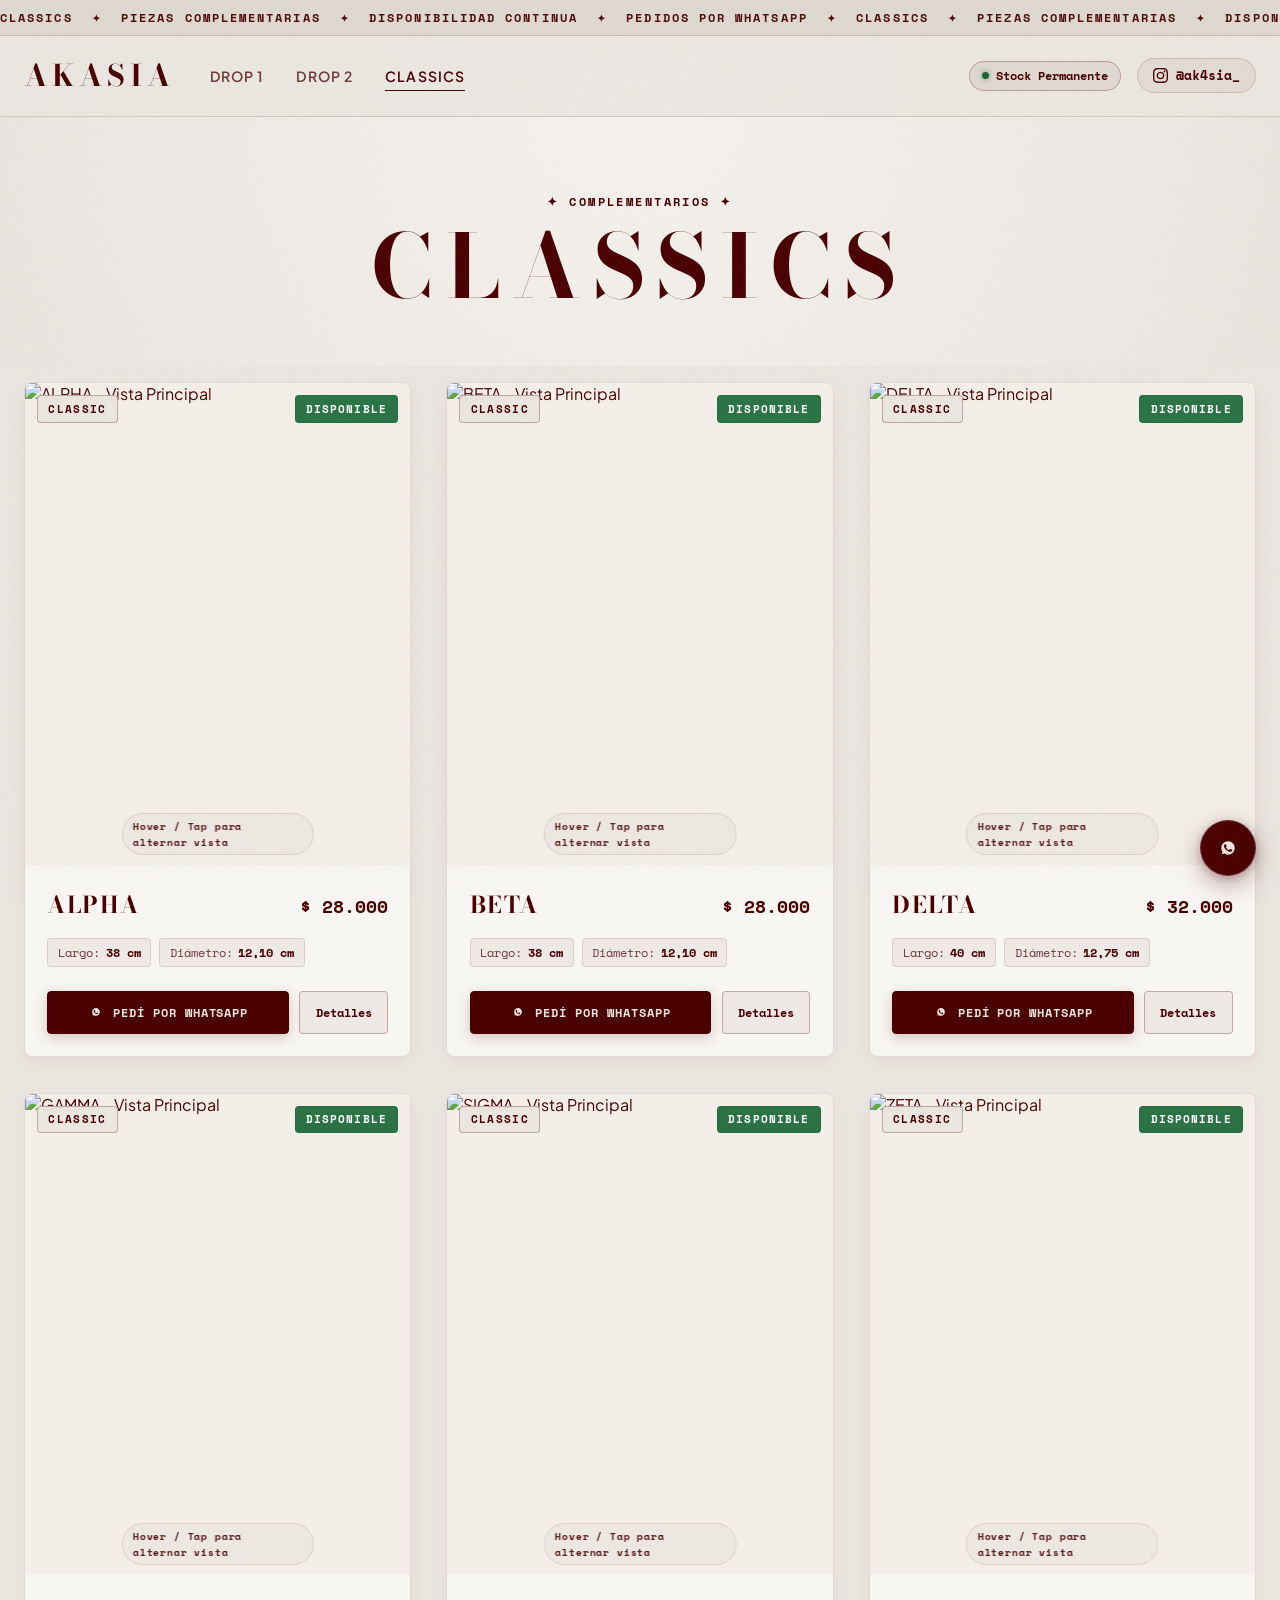
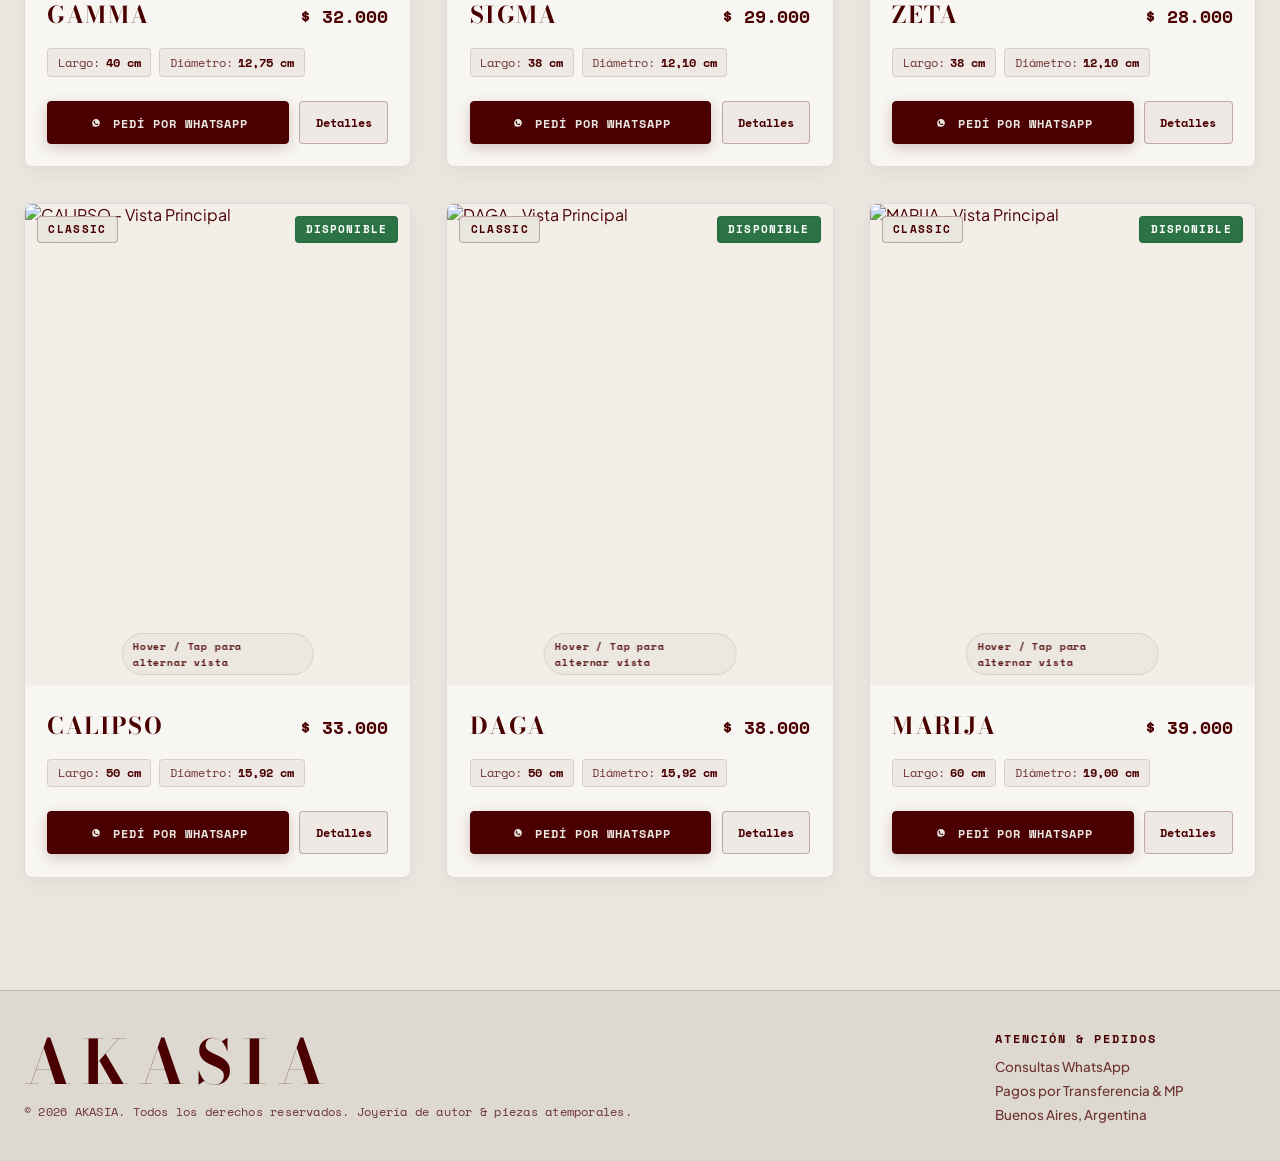
==== clasicos.html @ bdc26a66 "Add files via upload" ====
<!DOCTYPE html>
<html lang="es">

<head>
  <meta charset="UTF-8">
  <meta name="viewport" content="width=device-width, initial-scale=1.0">
  <title>AKASIA • CLASSICS </title>

  <meta name="description"
    content="Línea Clásica de Akasia. Collares complementarios diseñados para superponer con piezas de autor. Disponibilidad permanente y pedidos por WhatsApp.">
  <meta name="keywords"
    content="akasia clasicos, collares complementarios, cadenas de autor, choker clasico, layering collares, joyeria argentina">
  <meta name="author" content="Akasia">
  <meta name="theme-color" content="#eae6e0">

  <!-- Favicons -->
  <link rel="icon" type="image/x-icon" href="assets/brand/favicon.ico">
  <link rel="apple-touch-icon" href="assets/brand/favicon-192.png">

  <!-- Open Graph / Redes Sociales -->
  <meta property="og:type" content="website">
  <meta property="og:title" content="AKASIA • CLASSICS  • Piezas Complementarias">
  <meta property="og:description"
    content="Línea de collares atemporales pensados para combinar y superponer con tus piezas principales de autor.">
  <meta property="og:image" content="assets/brand/isologo_with_text.png">
  <meta property="og:url" content="https://www.instagram.com/ak4sia_/">

  <!-- Stylesheets -->
  <link rel="stylesheet" href="styles/main.css">
  <link rel="stylesheet" href="styles/components.css">
</head>

<body>

  <!-- Top Announcement Ticker -->
  <div class="top-ticker" aria-label="Novedades de Akasia">
    <div class="ticker-track">
      <div class="ticker-group">
        <div class="ticker-item">CLASSICS <span class="ticker-bullet">✦</span> PIEZAS COMPLEMENTARIAS <span
            class="ticker-bullet">✦</span> DISPONIBILIDAD CONTINUA <span class="ticker-bullet">✦</span> PEDIDOS POR
          WHATSAPP <span class="ticker-bullet">✦</span></div>
        <div class="ticker-item">CLASSICS <span class="ticker-bullet">✦</span> PIEZAS COMPLEMENTARIAS <span
            class="ticker-bullet">✦</span> DISPONIBILIDAD CONTINUA <span class="ticker-bullet">✦</span> PEDIDOS POR
          WHATSAPP <span class="ticker-bullet">✦</span></div>
        <div class="ticker-item">CLASSICS <span class="ticker-bullet">✦</span> PIEZAS COMPLEMENTARIAS <span
            class="ticker-bullet">✦</span> DISPONIBILIDAD CONTINUA <span class="ticker-bullet">✦</span> PEDIDOS POR
          WHATSAPP <span class="ticker-bullet">✦</span></div>
        <div class="ticker-item">CLASSICS <span class="ticker-bullet">✦</span> PIEZAS COMPLEMENTARIAS <span
            class="ticker-bullet">✦</span> DISPONIBILIDAD CONTINUA <span class="ticker-bullet">✦</span> PEDIDOS POR
          WHATSAPP <span class="ticker-bullet">✦</span></div>
      </div>
      <div class="ticker-group" aria-hidden="true">
        <div class="ticker-item">CLASSICS <span class="ticker-bullet">✦</span> PIEZAS COMPLEMENTARIAS <span
            class="ticker-bullet">✦</span> DISPONIBILIDAD CONTINUA <span class="ticker-bullet">✦</span> PEDIDOS POR
          WHATSAPP <span class="ticker-bullet">✦</span></div>
        <div class="ticker-item">CLASSICS <span class="ticker-bullet">✦</span> PIEZAS COMPLEMENTARIAS <span
            class="ticker-bullet">✦</span> DISPONIBILIDAD CONTINUA <span class="ticker-bullet">✦</span> PEDIDOS POR
          WHATSAPP <span class="ticker-bullet">✦</span></div>
        <div class="ticker-item">CLASSICS <span class="ticker-bullet">✦</span> PIEZAS COMPLEMENTARIAS <span
            class="ticker-bullet">✦</span> DISPONIBILIDAD CONTINUA <span class="ticker-bullet">✦</span> PEDIDOS POR
          WHATSAPP <span class="ticker-bullet">✦</span></div>
        <div class="ticker-item">CLASSICS <span class="ticker-bullet">✦</span> PIEZAS COMPLEMENTARIAS <span
            class="ticker-bullet">✦</span> DISPONIBILIDAD CONTINUA <span class="ticker-bullet">✦</span> PEDIDOS POR
          WHATSAPP <span class="ticker-bullet">✦</span></div>
      </div>
    </div>
  </div>

  <!-- Site Navigation Header -->
  <header class="site-header" id="siteHeader">
    <div class="container nav-content">
      <!-- Nav Left: Brand & Links grouped together -->
      <div class="nav-left">
        <a href="index.html" class="brand-link" title="Inicio Akasia">
          <span class="brand-title">AKASIA</span>
        </a>

        <!-- Navigation Links -->
        <nav aria-label="Navegación principal">
          <ul class="nav-links">
            <li class="nav-item"><a href="drop-1.html">Drop 1</a></li>
            <li class="nav-item"><a href="drop-2.html">Drop 2</a></li>
            <li class="nav-item"><a href="clasicos.html" class="active">CLASSICS</a></li>
          </ul>
        </nav>
      </div>

      <!-- Header Actions -->
      <div class="nav-actions">
        <!-- Stock Permanente Counter/Badge -->
        <div class="badge-counter" id="clasicosCounter" title="Línea permanente y complementaria">
          <span class="dot"></span> Stock Permanente
        </div>

        <!-- Instagram Profile Link -->
        <a href="https://www.instagram.com/ak4sia_/" target="_blank" rel="noopener noreferrer" class="btn-ig"
          title="Visitar Instagram @ak4sia_">
          <svg width="15" height="15" viewBox="0 0 24 24" fill="currentColor">
            <path
              d="M12 2.163c3.204 0 3.584.012 4.85.07 3.252.148 4.771 1.691 4.919 4.919.058 1.265.069 1.645.069 4.849 0 3.205-.012 3.584-.069 4.849-.149 3.225-1.664 4.771-4.919 4.919-1.266.058-1.644.07-4.85.07-3.204 0-3.584-.012-4.849-.07-3.26-.149-4.771-1.699-4.919-4.92-.058-1.265-.07-1.644-.07-4.849 0-3.204.013-3.583.07-4.849.149-3.227 1.664-4.771 4.919-4.919 1.266-.057 1.645-.069 4.849-.069zm0-2.163c-3.259 0-3.667.014-4.947.072-4.358.2-6.78 2.618-6.98 6.98-.059 1.281-.073 1.689-.073 4.948 0 3.259.014 3.668.072 4.948.2 4.358 2.618 6.78 6.98 6.98 1.281.058 1.689.072 4.948.072 3.259 0 3.668-.014 4.948-.072 4.354-.2 6.782-2.618 6.979-6.98.059-1.28.073-1.689.073-4.948 0-3.259-.014-3.667-.072-4.947-.196-4.354-2.617-6.78-6.979-6.98-1.281-.059-1.69-.073-4.949-.073zm0 5.838c-3.403 0-6.162 2.759-6.162 6.162s2.759 6.163 6.162 6.163 6.162-2.759 6.162-6.163c0-3.403-2.759-6.162-6.162-6.162zm0 10.162c-2.209 0-4-1.79-4-4 0-2.209 1.791-4 4-4s4 1.791 4 4c0 2.21-1.791 4-4 4zm6.406-11.845c-.796 0-1.441.645-1.441 1.44s.645 1.44 1.441 1.44c.795 0 1.439-.645 1.439-1.44s-.644-1.44-1.439-1.44z" />
          </svg>
          <span>@ak4sia_</span>
        </a>
      </div>
    </div>
  </header>

  <!-- Clásicos Hero Editorial Header -->
  <section class="drop-hero-header">
    <div class="container">
      <span class="drop-hero-tag">✦ COMPLEMENTARIOS ✦</span>
      <h1 class="drop-hero-title">CLASSICS</h1>
    </div>
  </section>

  <!-- Catalog Section: Clásicos -->
  <section class="catalog-section" id="coleccion" style="padding-top: 1rem;">
    <div class="container">
      <!-- Dynamic Products Grid -->
      <div class="products-grid" id="clasicosGrid">
        <!-- Renderizado dinámicamente vía js/app.js -->
      </div>
    </div>
  </section>

  <!-- Quick View Product Detail Modal -->
  <div class="modal-backdrop" id="productModalBackdrop" role="dialog" aria-modal="true" aria-labelledby="modalTitle">
    <div class="modal-dialog">
      <button class="modal-close-btn" id="closeModalBtn" aria-label="Cerrar modal">&times;</button>

      <div class="modal-grid">
        <!-- Izquierda: Galería interactiva -->
        <div class="modal-gallery">
          <div class="modal-main-img-wrap">
            <img src="" alt="" id="modalMainImg" class="modal-main-img">
          </div>
        </div>

        <!-- Derecha: Información, Especificaciones y Compra -->
        <div class="modal-info">
          <h2 class="modal-title" id="modalTitle"></h2>

          <div class="modal-price-status-row">
            <span class="modal-price" id="modalPrice"></span>
            <span class="badge-status" id="modalStatus"></span>
          </div>

          <!-- Especificaciones Técnicas (Largo y Diámetro) -->
          <div class="modal-specs-box">
            <div class="modal-specs-list">
              <div class="modal-spec-item">
                <span>Largo:</span>
                <strong id="modalLength"></strong>
              </div>
              <div class="modal-spec-item">
                <span>Diámetro:</span>
                <strong id="modalDiameter"></strong>
              </div>
            </div>
          </div>

          <div class="modal-cta-wrap">
            <a href="#" target="_blank" rel="noopener noreferrer" class="btn-primary btn-modal-wa" id="modalWaBtn">
              Pedí esta Pieza por WhatsApp
            </a>

            <!-- Selector de fotos: Foto Pieza y Puesto en Modelo -->
            <div class="modal-view-tabs">
              <button class="modal-tab-btn active" id="modalTabFlat" type="button">
                <span>✦ FOTO PIEZA</span>
              </button>
              <button class="modal-tab-btn" id="modalTabWorn" type="button">
                <span>✦ PUESTO EN MODELO</span>
              </button>
            </div>
          </div>
        </div>
      </div>
    </div>
  </div>

  <!-- Floating WhatsApp Concierge Button -->
  <a href="#" class="floating-wa-btn" id="floatingWaBtn" title="Escribir por WhatsApp a Akasia" aria-label="WhatsApp">
    <svg width="28" height="28" viewBox="0 0 24 24" fill="currentColor">
      <path
        d="M12.031 6.172c-3.181 0-5.767 2.586-5.768 5.766-.001 1.298.38 2.27 1.019 3.287l-.582 2.128 2.182-.573c.978.58 1.911.928 3.145.929 3.178 0 5.767-2.587 5.768-5.766.001-3.187-2.575-5.77-5.764-5.771zm3.392 8.244c-.144.405-.837.774-1.17.824-.299.045-.677.063-1.092-.069-.252-.08-.575-.187-.988-.365-1.739-.751-2.874-2.502-2.961-2.617-.087-.116-.708-.94-.708-1.793s.448-1.273.607-1.446c.159-.173.346-.217.462-.217l.332.006c.106.005.249-.04.39.298.144.347.491 1.2.534 1.287.043.087.072.188.014.304-.058.116-.087.188-.173.289l-.26.304c-.087.086-.177.18-.076.354.101.174.449.741.964 1.201.662.591 1.221.774 1.394.86s.275.072.376-.044c.101-.116.433-.506.549-.68.116-.174.231-.145.39-.087s1.011.477 1.184.564.289.13.332.203c.043.072.043.419-.101.824z" />
    </svg>
  </a>

  <!-- Site Footer (Unified Panel) -->
  <footer class="site-footer">
    <div class="container footer-content">
      <div class="footer-brand">
        <span class="footer-logo">AKASIA</span>
        <p class="footer-copy">© 2026 AKASIA. Todos los derechos reservados. Joyería de autor & piezas atemporales.</p>
      </div>

      <div class="footer-col">
        <h4>Atención & Pedidos</h4>
        <ul>
          <li><a href="#" id="footerWaLink" target="_blank" rel="noopener noreferrer">Consultas WhatsApp</a></li>
          <li><span>Pagos por Transferencia & MP</span></li>
          <li><span>Buenos Aires, Argentina</span></li>
        </ul>
      </div>
    </div>
  </footer>

  <!-- Scripts -->
  <script src="js/data.js"></script>
  <script src="js/app.js"></script>
</body>

</html>
---- styles/main.css ----
/* ==========================================================================
   AKASIA • DESIGN SYSTEM & MAIN STYLES
   Estética High-Fashion Editorial / Ivory Parchment & Oxblood Typography
   Fondo: #eae6e0 • Tipografía: #4a0001
   ========================================================================== */

@import url('https://fonts.googleapis.com/css2?family=Bodoni+Moda:ital,opsz,wght@0,6..96,400;0,6..96,600;0,6..96,700;0,6..96,900;1,6..96,400;1,6..96,700&family=Plus+Jakarta+Sans:wght@300;400;500;600;700&family=Space+Mono:ital,wght@0,400;0,700;1,400&display=swap');

:root {
  /* Paleta Oficial Akasia */
  --oxblood: #4a0001;
  --garnet: #740304;
  --carmine: #8e2628;
  --crimson: #ab0e1f;
  --ivory: #eae6e0;

  /* Fondo principal y Superficies */
  --bg-page: #eae6e0;
  --bg-page-tint: radial-gradient(circle at 50% 12%, #f5f2ed 0%, #eae6e0 60%, #e2ded7 100%);
  --surface-card: #f8f6f2;
  --surface-card-hover: #ffffff;
  --surface-subtle: #f1ede6;
  --surface-glass: rgba(234, 230, 224, 0.92);
  --surface-glass-border: rgba(74, 0, 1, 0.14);
  --surface-border-subtle: rgba(74, 0, 1, 0.12);
  --surface-border-strong: rgba(74, 0, 1, 0.28);

  /* Tipografía y Textos */
  --text-primary: #4a0001;
  --text-secondary: #740304;
  --text-muted: rgba(74, 0, 1, 0.76);
  --text-dim: rgba(74, 0, 1, 0.45);
  --text-ghost: rgba(74, 0, 1, 0.12);

  /* Acentos y Destellos */
  --gold-accent: #8e2628;
  --sold-badge-bg: rgba(74, 0, 1, 0.12);
  --sold-badge-text: #740304;
  --available-emerald: #166534;
  --available-emerald-bg: rgba(22, 101, 52, 0.12);

  /* Tipografías */
  --font-serif: 'Bodoni Moda', Georgia, 'Times New Roman', serif;
  --font-mono: 'Space Mono', monospace;
  --font-sans: 'Plus Jakarta Sans', -apple-system, BlinkMacSystemFont, 'Segoe UI', Roboto, sans-serif;

  /* Físicas de animación (Emil Kowalski Philosophy) */
  --ease-out: cubic-bezier(0.23, 1, 0.32, 1);
  --ease-in-out: cubic-bezier(0.77, 0, 0.175, 1);
  --transition-fast: 160ms var(--ease-out);
  --transition-med: 280ms var(--ease-out);
  --transition-slow: 450ms var(--ease-out);

  /* Dimensiones */
  --container-max: 1380px;
  --header-height: 80px;
  --radius-sm: 4px;
  --radius-md: 8px;
  --radius-lg: 16px;
  --radius-full: 9999px;
}

/* Resets */
*, *::before, *::after {
  box-sizing: border-box;
  margin: 0;
  padding: 0;
}

html {
  font-size: 16px;
  scroll-behavior: smooth;
  background-color: var(--bg-page);
  color: var(--text-primary);
  font-family: var(--font-sans);
  text-rendering: optimizeLegibility;
  -webkit-font-smoothing: antialiased;
}

body {
  min-height: 100vh;
  background: var(--bg-page-tint);
  background-attachment: fixed;
  color: var(--text-primary);
  overflow-x: hidden;
  position: relative;
}

/* Film Grain Texture Overlay */
body::before {
  content: "";
  position: fixed;
  inset: 0;
  pointer-events: none;
  z-index: 999;
  opacity: 0.025;
  background-image: url("data:image/svg+xml,%3Csvg viewBox='0 0 200 200' xmlns='http://www.w3.org/2000/svg'%3E%3Cfilter id='noiseFilter'%3E%3CfeTurbulence type='fractalNoise' baseFrequency='0.8' numOctaves='3' stitchTiles='stitch'/%3E%3C/filter%3E%3Crect width='100%25' height='100%25' filter='url(%23noiseFilter)'/%3E%3C/svg%3E");
}

/* Contenedor Común */
.container {
  width: 100%;
  max-width: var(--container-max);
  margin-left: auto;
  margin-right: auto;
  padding-left: 1.5rem;
  padding-right: 1.5rem;
}

/* Links & Typography */
a {
  color: inherit;
  text-decoration: none;
  transition: color var(--transition-fast);
}

button {
  font-family: inherit;
  border: none;
  cursor: pointer;
  background: none;
}

img {
  max-width: 100%;
  height: auto;
  display: block;
}

/* ==========================================================================
   ANNOUNCEMENT BAR & TOP TICKER
   ========================================================================== */
.top-ticker {
  background: #ded9d0;
  border-bottom: 1px solid var(--surface-glass-border);
  padding: 0.55rem 0;
  overflow: hidden;
  position: relative;
  z-index: 100;
  user-select: none;
}

.ticker-track {
  display: flex;
  width: max-content;
  white-space: nowrap;
  animation: ticker-slide 55s linear infinite;
  will-change: transform;
}

.ticker-track:hover {
  animation-play-state: paused;
}

.ticker-group {
  display: flex;
  align-items: center;
  gap: 1.2rem;
  padding-right: 1.2rem;
  flex-shrink: 0;
}

.ticker-item {
  font-family: var(--font-mono);
  font-size: 0.72rem;
  text-transform: uppercase;
  letter-spacing: 0.18em;
  color: var(--text-primary);
  opacity: 0.95;
  display: inline-flex;
  align-items: center;
  gap: 1.2rem;
  font-weight: 700;
  flex-shrink: 0;
}

.ticker-bullet {
  color: var(--oxblood);
  font-size: 0.65rem;
}

@keyframes ticker-slide {
  0% { transform: translate3d(0, 0, 0); }
  100% { transform: translate3d(-50%, 0, 0); }
}

/* ==========================================================================
   NAVIGATION BAR
   ========================================================================== */
.site-header {
  position: sticky;
  top: 0;
  z-index: 900;
  backdrop-filter: blur(16px);
  -webkit-backdrop-filter: blur(16px);
  background: var(--surface-glass);
  border-bottom: 1px solid var(--surface-glass-border);
  transition: background var(--transition-med), border-color var(--transition-med);
}

.nav-content {
  height: var(--header-height);
  display: flex;
  align-items: center;
  justify-content: space-between;
  gap: 1.5rem;
}

/* Agrupación izquierda: Marca + Colección */
.nav-left {
  display: flex;
  align-items: center;
  gap: 2.2rem;
}

/* Brand Logo */
.brand-link {
  display: flex;
  align-items: center;
  gap: 0.85rem;
}

.brand-isologo {
  width: 44px;
  height: 44px;
  border-radius: 50%;
  object-fit: cover;
  border: 1px solid rgba(74, 0, 1, 0.35);
  box-shadow: 0 4px 14px rgba(74, 0, 1, 0.15);
  transition: transform var(--transition-med), box-shadow var(--transition-med);
}

.brand-link:hover .brand-isologo {
  transform: rotate(5deg) scale(1.05);
  box-shadow: 0 6px 18px rgba(74, 0, 1, 0.25);
}

.brand-title {
  font-family: var(--font-serif);
  font-size: 1.85rem;
  font-weight: 700;
  letter-spacing: 0.16em;
  color: var(--text-primary);
  text-transform: uppercase;
}

/* Navigation Links */
.nav-links {
  display: flex;
  align-items: center;
  gap: 2rem;
  list-style: none;
}

.nav-item a {
  font-family: var(--font-sans);
  font-size: 0.88rem;
  font-weight: 600;
  letter-spacing: 0.08em;
  text-transform: uppercase;
  color: var(--text-muted);
  position: relative;
  padding: 0.4rem 0;
}

.nav-item a:hover {
  color: var(--text-primary);
}

.nav-item a.active {
  color: var(--text-primary);
}

.nav-item a::after {
  content: "";
  position: absolute;
  bottom: 0;
  left: 0;
  width: 0;
  height: 1.5px;
  background: var(--text-primary);
  transition: width var(--transition-fast);
}

.nav-item a:hover::after,
.nav-item a.active::after {
  width: 100%;
}

/* Header Actions */
.nav-actions {
  display: flex;
  align-items: center;
  gap: 1rem;
}

.badge-counter {
  font-family: var(--font-mono);
  font-size: 0.75rem;
  padding: 0.35rem 0.75rem;
  border-radius: var(--radius-full);
  background: rgba(74, 0, 1, 0.06);
  border: 1px solid var(--surface-border-strong);
  color: var(--text-primary);
  display: flex;
  align-items: center;
  gap: 0.4rem;
  font-weight: 700;
}

.badge-counter .dot {
  width: 7px;
  height: 7px;
  background: var(--available-emerald);
  border-radius: 50%;
  box-shadow: 0 0 6px rgba(22, 101, 52, 0.6);
  animation: pulse 2s infinite;
}

@keyframes pulse {
  0%, 100% { opacity: 1; transform: scale(1); }
  50% { opacity: 0.4; transform: scale(0.85); }
}

.btn-ig {
  display: inline-flex;
  align-items: center;
  gap: 0.5rem;
  padding: 0.45rem 0.95rem;
  border-radius: var(--radius-full);
  background: rgba(74, 0, 1, 0.05);
  border: 1px solid var(--surface-glass-border);
  font-size: 0.8rem;
  font-family: var(--font-mono);
  color: var(--text-primary);
  font-weight: 700;
  transition: all var(--transition-fast);
}

.btn-ig:hover {
  background: var(--oxblood);
  color: var(--ivory);
  border-color: var(--oxblood);
  transform: translateY(-1px);
}

/* ==========================================================================
   HERO SECTION: CLEAN CAROUSEL LAYOUT (FULL WIDTH PUNTA A PUNTA)
   ========================================================================== */
.hero-clean {
  position: relative;
  padding: 0 0 3.5rem;
  display: flex;
  flex-direction: column;
  align-items: center;
  gap: 1.8rem;
  overflow: hidden;
  width: 100%;
  max-width: 100%;
  margin: 0;
  padding-left: 0;
  padding-right: 0;
}

.hero-tag-clean {
  display: inline-flex;
  align-items: center;
  gap: 0.5rem;
  font-family: var(--font-mono);
  font-size: 0.82rem;
  letter-spacing: 0.24em;
  text-transform: uppercase;
  color: var(--text-primary);
  padding: 0.45rem 1.2rem;
  background: rgba(74, 0, 1, 0.05);
  border: 1px solid var(--surface-border-strong);
  border-radius: var(--radius-full);
  font-weight: 700;
}

/* Hero Carousel Container: Full Width Edge-to-Edge */
.hero-carousel-container {
  position: relative;
  width: 100%;
  max-width: 100%;
  height: clamp(480px, 70vh, 760px);
  border-radius: 0;
  overflow: hidden;
  box-shadow: 0 16px 45px rgba(74, 0, 1, 0.12);
  border-top: none;
  border-left: none;
  border-right: none;
  border-bottom: 1px solid var(--surface-border-subtle);
  background: #f1ede6;
}

.hero-carousel-track {
  position: relative;
  width: 100%;
  height: 100%;
}

.hero-slide {
  position: absolute;
  inset: 0;
  opacity: 0;
  visibility: hidden;
  transition: opacity 600ms var(--ease-out), transform 700ms var(--ease-out);
  transform: scale(1.02);
  display: flex;
  align-items: center;
  justify-content: center;
}

.hero-slide.active {
  opacity: 1;
  visibility: visible;
  transform: scale(1);
}

.hero-slide img {
  width: 100%;
  height: 100%;
  object-fit: cover;
  object-position: center;
}

/* Carousel Controls */
.carousel-btn {
  position: absolute;
  top: 50%;
  transform: translateY(-50%);
  z-index: 10;
  width: 46px;
  height: 46px;
  border-radius: 50%;
  background: rgba(234, 230, 224, 0.9);
  border: 1px solid var(--surface-border-strong);
  color: var(--text-primary);
  display: flex;
  align-items: center;
  justify-content: center;
  cursor: pointer;
  box-shadow: 0 4px 14px rgba(74, 0, 1, 0.15);
  transition: all var(--transition-fast);
}

.carousel-btn:hover {
  background: var(--oxblood);
  color: var(--ivory);
  transform: translateY(-50%) scale(1.08);
}

.carousel-btn:active {
  transform: translateY(-50%) scale(0.96);
}

.carousel-btn.prev { left: 18px; }
.carousel-btn.next { right: 18px; }

/* Carousel Dots */
.carousel-dots {
  position: absolute;
  bottom: 18px;
  left: 50%;
  transform: translateX(-50%);
  z-index: 10;
  display: flex;
  gap: 0.55rem;
}

.carousel-dot {
  width: 9px;
  height: 9px;
  border-radius: 50%;
  background: rgba(234, 230, 224, 0.6);
  border: 1px solid var(--surface-border-strong);
  cursor: pointer;
  transition: all var(--transition-fast);
}

.carousel-dot.active {
  background: var(--oxblood);
  width: 24px;
  border-radius: 12px;
}

/* Floating / Scroll Prompt: Descubrí nuestro último drop (aparece al deslizar) */
.drop-prompt-wrapper {
  margin-top: 1.8rem;
  text-align: center;
  width: 100%;
  display: flex;
  justify-content: center;
  opacity: 0;
  transform: translateY(22px);
  transition: opacity 0.45s var(--ease-out), transform 0.45s var(--ease-out);
  pointer-events: none;
}

.drop-prompt-wrapper.visible {
  opacity: 1;
  transform: translateY(0);
  pointer-events: auto;
}

.btn-discover-drop {
  display: inline-flex;
  align-items: center;
  gap: 0.8rem;
  padding: 1.05rem 2.6rem;
  background: var(--oxblood);
  color: var(--ivory);
  font-family: var(--font-mono);
  font-size: 0.88rem;
  font-weight: 700;
  letter-spacing: 0.14em;
  text-transform: uppercase;
  border-radius: var(--radius-full);
  box-shadow: 0 8px 24px rgba(74, 0, 1, 0.22);
  border: 1px solid var(--oxblood);
  transition: all var(--transition-fast);
  cursor: pointer;
  animation: bounceSlow 2.5s infinite;
}

.btn-discover-drop:hover {
  background: var(--garnet);
  transform: translateY(-3px);
  box-shadow: 0 12px 30px rgba(74, 0, 1, 0.32);
}

.btn-discover-drop:active {
  transform: scale(0.97);
}

@keyframes bounceSlow {
  0%, 100% { transform: translateY(0); }
  50% { transform: translateY(-6px); }
}

/* ==========================================================================
   REDES SOCIALES / DESCUBRINOS EN REDES (Clean Editorial Showcase)
   ========================================================================== */
.social-section {
  padding: 5.5rem 0;
  background: var(--bg-page);
  border-top: 1px solid var(--surface-glass-border);
  border-bottom: 1px solid var(--surface-glass-border);
}

.social-clean-card {
  max-width: 680px;
  margin: 0 auto;
  text-align: center;
  padding: 3.5rem 2rem;
  background: var(--surface-card);
  border: 1px solid var(--surface-border-strong);
  border-radius: var(--radius-md);
  box-shadow: 0 12px 35px rgba(74, 0, 1, 0.08);
}

.social-title {
  font-family: var(--font-serif);
  font-size: clamp(2rem, 3.8vw, 2.8rem);
  font-weight: 700;
  letter-spacing: 0.12em;
  color: var(--text-primary);
  text-transform: uppercase;
  margin-bottom: 1rem;
}

.social-subtitle {
  font-family: var(--font-sans);
  font-size: 1.05rem;
  line-height: 1.6;
  color: var(--text-secondary);
  max-width: 500px;
  margin: 0 auto 2rem;
}

.btn-instagram-profile {
  display: inline-flex;
  align-items: center;
  gap: 0.85rem;
  padding: 1.05rem 2.6rem;
  background: var(--oxblood);
  color: var(--ivory);
  font-family: var(--font-mono);
  font-size: 0.92rem;
  font-weight: 700;
  letter-spacing: 0.14em;
  text-transform: uppercase;
  border-radius: var(--radius-full);
  box-shadow: 0 8px 24px rgba(74, 0, 1, 0.22);
  border: 1px solid var(--oxblood);
  transition: all var(--transition-fast);
}

.btn-instagram-profile:hover {
  background: var(--garnet);
  transform: translateY(-2px);
  box-shadow: 0 12px 30px rgba(74, 0, 1, 0.32);
}

@media (max-width: 768px) {
  .hero-carousel-container {
    height: 380px;
  }
  .carousel-btn {
    width: 38px;
    height: 38px;
  }
}

/* ==========================================================================
   FOOTER
   ========================================================================== */
.site-footer {
  background: #ded9d0;
  border-top: 1px solid var(--surface-glass-border);
  padding: 2.4rem 0;
  position: relative;
  color: var(--text-primary);
}

.footer-content {
  display: flex;
  justify-content: space-between;
  align-items: center;
  flex-wrap: wrap;
  gap: 2rem;
}

.footer-brand {
  display: flex;
  flex-direction: column;
  gap: 0.6rem;
}

.footer-logo {
  font-family: var(--font-serif);
  font-size: clamp(2.4rem, 5vw, 3.8rem);
  font-weight: 700;
  letter-spacing: 0.16em;
  color: var(--text-primary);
  line-height: 1;
}

.footer-copy {
  font-family: var(--font-mono);
  font-size: 0.74rem;
  color: var(--text-muted);
  letter-spacing: 0.02em;
}

.footer-col {
  margin-right: 4.5rem;
}

.footer-col h4 {
  font-family: var(--font-mono);
  font-size: 0.78rem;
  text-transform: uppercase;
  letter-spacing: 0.16em;
  color: var(--text-primary);
  margin-bottom: 0.6rem;
  font-weight: 700;
}

.footer-col ul {
  list-style: none;
  display: flex;
  flex-direction: column;
  gap: 0.45rem;
}

.footer-col li,
.footer-col li a {
  color: var(--text-muted);
  font-size: 0.84rem;
  font-weight: 500;
  transition: color var(--transition-fast);
}

.footer-col li a:hover {
  color: var(--text-primary);
}

/* ==========================================================================
   RESPONSIVE MEDIA QUERIES
   ========================================================================== */
@media (max-width: 992px) {
  .hero-grid {
    grid-template-columns: 1fr;
    text-align: center;
    gap: 3rem;
  }

  .hero-content {
    align-items: center;
  }

  .hero-description {
    margin-left: auto;
    margin-right: auto;
  }

  .hero-cta-group {
    justify-content: center;
  }
}

@media (max-width: 768px) {
  :root {
    --header-height: 70px;
  }

  .nav-left {
    gap: 1.25rem;
  }

  .brand-title {
    font-size: 1.55rem;
  }

  .nav-item a {
    font-size: 0.8rem;
    letter-spacing: 0.06em;
  }

  .hero-section {
    padding: 3rem 0 3rem;
  }

  .footer-content {
    flex-direction: column;
    align-items: flex-start;
    gap: 1.8rem;
  }
}

@media (max-width: 520px) {
  .nav-left {
    gap: 0.85rem;
  }

  .brand-title {
    font-size: 1.35rem;
  }

  .badge-counter {
    padding: 0.3rem 0.55rem;
    font-size: 0.7rem;
  }

  .btn-ig span {
    display: none;
  }

  .btn-ig {
    padding: 0.45rem 0.6rem;
  }
}
---- styles/components.css ----
/* ==========================================================================
   AKASIA - Componentes Visuales
   Catálogo, Tarjetas de Collares, Modales, Lookbook & WhatsApp
   ========================================================================== */

/* ==========================================================================
   1. CATALOG SECTION & CONTROLS
   ========================================================================== */
.catalog-section {
  padding: 5rem 0 7rem;
  position: relative;
  background: var(--bg-page);
}

.section-header {
  text-align: center;
  max-width: 780px;
  margin: 0 auto 3rem;
  display: flex;
  flex-direction: column;
  align-items: center;
  gap: 0.85rem;
}

.section-subtitle-tag {
  font-family: var(--font-mono);
  font-size: 0.78rem;
  letter-spacing: 0.22em;
  text-transform: uppercase;
  color: var(--text-secondary);
  display: flex;
  align-items: center;
  gap: 0.5rem;
  font-weight: 700;
}

.section-title {
  font-family: var(--font-serif);
  font-size: clamp(2.2rem, 4.5vw, 3.4rem);
  font-weight: 700;
  letter-spacing: 0.08em;
  text-transform: uppercase;
  color: var(--text-primary);
}

.section-desc {
  font-size: 1rem;
  color: var(--text-muted);
  line-height: 1.6;
  font-weight: 400;
}

/* Controles de Filtro y Búsqueda */
.catalog-controls {
  display: flex;
  justify-content: space-between;
  align-items: center;
  flex-wrap: wrap;
  gap: 1.5rem;
  margin-bottom: 2.8rem;
  padding: 1.2rem 1.6rem;
  background: rgba(255, 255, 255, 0.7);
  backdrop-filter: blur(12px);
  border: 1px solid var(--surface-glass-border);
  border-radius: var(--radius-md);
  box-shadow: 0 4px 16px rgba(74, 0, 1, 0.04);
}

.filter-group {
  display: flex;
  flex-wrap: wrap;
  gap: 0.5rem;
}

.filter-btn {
  font-family: var(--font-mono);
  font-size: 0.78rem;
  letter-spacing: 0.08em;
  text-transform: uppercase;
  padding: 0.55rem 1.1rem;
  border-radius: var(--radius-full);
  color: var(--text-primary);
  background: rgba(74, 0, 1, 0.05);
  border: 1px solid var(--surface-border-subtle);
  font-weight: 600;
  transition: all var(--transition-fast);
}

.filter-btn:hover {
  color: var(--text-primary);
  background: rgba(74, 0, 1, 0.1);
  border-color: var(--surface-border-strong);
}

.filter-btn.active {
  background: var(--oxblood);
  color: var(--ivory);
  border-color: var(--oxblood);
  box-shadow: 0 4px 14px rgba(74, 0, 1, 0.25);
}

.filter-btn:active {
  transform: scale(0.97);
}

.search-box {
  position: relative;
  min-width: 260px;
}

.search-input {
  width: 100%;
  padding: 0.55rem 1rem 0.55rem 2.4rem;
  background: #ffffff;
  border: 1px solid var(--surface-border-strong);
  border-radius: var(--radius-full);
  color: var(--text-primary);
  font-family: var(--font-sans);
  font-size: 0.85rem;
  outline: none;
  transition: border-color var(--transition-fast), box-shadow var(--transition-fast);
}

.search-input::placeholder {
  color: var(--text-dim);
}

.search-input:focus {
  border-color: var(--text-primary);
  box-shadow: 0 0 10px rgba(74, 0, 1, 0.18);
}

.search-icon {
  position: absolute;
  left: 0.9rem;
  top: 50%;
  transform: translateY(-50%);
  color: var(--text-dim);
  pointer-events: none;
  font-size: 0.85rem;
}

/* ==========================================================================
   2. PRODUCT GRID & NECKLACE CARD
   ========================================================================== */
.products-grid {
  display: grid;
  grid-template-columns: repeat(auto-fill, minmax(320px, 1fr));
  gap: 2.2rem;
}

.product-card {
  position: relative;
  background: var(--surface-card);
  border: 1px solid var(--surface-border-subtle);
  border-radius: var(--radius-md);
  overflow: hidden;
  display: flex;
  flex-direction: column;
  box-shadow: 0 6px 20px rgba(74, 0, 1, 0.05);
  transition: transform var(--transition-med), border-color var(--transition-med), box-shadow var(--transition-med), background var(--transition-med);
}

.product-card:hover {
  background: var(--surface-card-hover);
  transform: translateY(-6px);
  border-color: var(--surface-border-strong);
  box-shadow: 0 16px 36px rgba(74, 0, 1, 0.12);
}

/* Estado Vendido */
.product-card.is-sold {
  background: #ede9e2;
  border-color: rgba(74, 0, 1, 0.2);
}

.product-card.is-sold .card-media-wrapper {
  filter: grayscale(30%) brightness(0.92);
}

/* Contenedor de Imagen con Efecto Hover */
.card-media-wrapper {
  position: relative;
  width: 100%;
  aspect-ratio: 4 / 5;
  background: #f3efe8;
  overflow: hidden;
  cursor: pointer;
}

.card-img {
  position: absolute;
  inset: 0;
  width: 100%;
  height: 100%;
  object-fit: cover;
  transition: opacity 400ms var(--ease-out), transform 500ms var(--ease-out);
}

.card-img-flat {
  opacity: 1;
  z-index: 1;
}

.card-img-worn {
  opacity: 0;
  z-index: 2;
  transform: scale(1.03);
}

/* Conmutación Hover (Escritorio) */
@media (hover: hover) and (pointer: fine) {
  .product-card:hover .card-img-worn {
    opacity: 1;
    transform: scale(1);
  }
  .product-card:hover .card-img-flat {
    opacity: 0;
  }
}

/* Modo táctil en móvil */
.card-media-wrapper.show-worn .card-img-worn {
  opacity: 1 !important;
  transform: scale(1) !important;
}
.card-media-wrapper.show-worn .card-img-flat {
  opacity: 0 !important;
}

/* Badges sobre la foto */
.card-badges {
  position: absolute;
  top: 12px;
  left: 12px;
  right: 12px;
  display: flex;
  justify-content: space-between;
  align-items: center;
  z-index: 5;
  pointer-events: none;
}

.badge-unique {
  font-family: var(--font-mono);
  font-size: 0.68rem;
  letter-spacing: 0.12em;
  padding: 0.3rem 0.65rem;
  background: rgba(234, 230, 224, 0.92);
  color: var(--text-primary);
  border: 1px solid var(--surface-border-strong);
  border-radius: var(--radius-sm);
  backdrop-filter: blur(8px);
  font-weight: 700;
}

.badge-status {
  font-family: var(--font-mono);
  font-size: 0.68rem;
  letter-spacing: 0.1em;
  padding: 0.3rem 0.65rem;
  border-radius: var(--radius-sm);
  backdrop-filter: blur(8px);
  text-transform: uppercase;
  font-weight: 700;
}

.badge-status.available {
  background: rgba(22, 101, 52, 0.9);
  color: #ffffff;
  border: 1px solid rgba(22, 101, 52, 0.4);
}

.badge-status.sold {
  background: var(--sold-badge-bg);
  color: var(--sold-badge-text);
  border: 1px solid rgba(74, 0, 1, 0.3);
}

/* Indicador visual de doble foto */
.card-photo-toggle-hint {
  position: absolute;
  bottom: 10px;
  left: 50%;
  transform: translateX(-50%);
  z-index: 5;
  font-family: var(--font-mono);
  font-size: 0.65rem;
  letter-spacing: 0.08em;
  color: var(--text-primary);
  background: rgba(234, 230, 224, 0.88);
  padding: 0.25rem 0.65rem;
  border-radius: var(--radius-full);
  border: 1px solid var(--surface-border-subtle);
  backdrop-filter: blur(6px);
  pointer-events: none;
  opacity: 0.9;
  font-weight: 600;
  transition: opacity var(--transition-fast);
}

.product-card:hover .card-photo-toggle-hint {
  opacity: 1;
}

/* Contenido de la Tarjeta */
.card-content {
  padding: 1.4rem;
  display: flex;
  flex-direction: column;
  flex-grow: 1;
  gap: 1rem;
}

.card-header-row {
  display: flex;
  justify-content: space-between;
  align-items: baseline;
  gap: 0.5rem;
}

.card-title {
  font-family: var(--font-serif);
  font-size: 1.45rem;
  font-weight: 700;
  letter-spacing: 0.06em;
  text-transform: uppercase;
  color: var(--text-primary);
}

.card-price {
  font-family: var(--font-mono);
  font-size: 1.15rem;
  font-weight: 700;
  color: var(--text-primary);
  white-space: nowrap;
}

/* Especificaciones Técnicas (Largo y Diámetro) */
.card-specs-row {
  display: flex;
  flex-wrap: wrap;
  gap: 0.5rem;
}

.spec-pill {
  font-family: var(--font-mono);
  font-size: 0.72rem;
  padding: 0.3rem 0.6rem;
  background: rgba(74, 0, 1, 0.05);
  border: 1px solid var(--surface-border-subtle);
  border-radius: var(--radius-sm);
  color: var(--text-muted);
  display: inline-flex;
  align-items: center;
  gap: 0.35rem;
}

.spec-pill strong {
  color: var(--text-primary);
  font-weight: 700;
}

.card-description {
  font-size: 0.88rem;
  line-height: 1.55;
  color: var(--text-muted);
  display: -webkit-box;
  -webkit-line-clamp: 2;
  -webkit-box-orient: vertical;
  overflow: hidden;
  text-overflow: ellipsis;
  font-weight: 400;
}

/* Botones de Acción de la Tarjeta */
.card-actions {
  margin-top: auto;
  display: grid;
  grid-template-columns: 1fr auto;
  gap: 0.65rem;
  padding-top: 0.5rem;
}

.btn-buy-wa {
  display: inline-flex;
  align-items: center;
  justify-content: center;
  gap: 0.55rem;
  padding: 0.72rem 1.1rem;
  background: var(--oxblood);
  color: var(--ivory);
  font-family: var(--font-mono);
  font-size: 0.76rem;
  font-weight: 700;
  letter-spacing: 0.08em;
  text-transform: uppercase;
  border-radius: var(--radius-sm);
  border: 1px solid var(--oxblood);
  box-shadow: 0 4px 14px rgba(74, 0, 1, 0.2);
  transition: all var(--transition-fast);
}

.btn-buy-wa:hover {
  background: var(--garnet);
  border-color: var(--garnet);
  color: #ffffff;
  box-shadow: 0 6px 20px rgba(74, 0, 1, 0.32);
  transform: translateY(-1px);
}

.btn-buy-wa:active {
  transform: scale(0.97);
}

.btn-buy-wa.btn-sold-out {
  background: var(--sold-badge-bg);
  color: var(--sold-badge-text);
  border: 1px solid var(--surface-border-subtle);
  cursor: not-allowed;
  box-shadow: none;
}

.btn-buy-wa.btn-sold-out:hover {
  transform: none;
  box-shadow: none;
}

.btn-view-detail {
  padding: 0.7rem 0.95rem;
  background: rgba(74, 0, 1, 0.05);
  border: 1px solid var(--surface-border-strong);
  border-radius: var(--radius-sm);
  color: var(--text-primary);
  font-family: var(--font-mono);
  font-size: 0.75rem;
  font-weight: 700;
  transition: all var(--transition-fast);
}

.btn-view-detail:hover {
  background: var(--oxblood);
  color: var(--ivory);
  border-color: var(--oxblood);
}

.btn-view-detail:active {
  transform: scale(0.97);
}

/* ==========================================================================
   3. QUICK VIEW / PRODUCT DETAIL MODAL
   ========================================================================== */
.modal-backdrop {
  position: fixed;
  inset: 0;
  background: rgba(74, 0, 1, 0.45);
  backdrop-filter: blur(12px);
  -webkit-backdrop-filter: blur(12px);
  z-index: 1000;
  display: flex;
  align-items: center;
  justify-content: center;
  padding: 1.5rem;
  opacity: 0;
  pointer-events: none;
  transition: opacity 240ms var(--ease-out);
}

.modal-backdrop.is-open {
  opacity: 1;
  pointer-events: auto;
}

.modal-dialog {
  background: var(--bg-page);
  border: 1px solid var(--surface-border-strong);
  border-radius: var(--radius-lg);
  width: 100%;
  max-width: 900px;
  position: relative;
  box-shadow: 0 30px 70px rgba(74, 0, 1, 0.3);
  transform: scale(0.95);
  transition: transform 260ms var(--ease-out);
  color: var(--text-primary);
  overflow: hidden;
  scrollbar-width: none;
}

.modal-dialog::-webkit-scrollbar {
  display: none;
}

.modal-backdrop.is-open .modal-dialog {
  transform: scale(1);
}

.modal-close-btn {
  position: absolute;
  top: 1.2rem;
  right: 1.2rem;
  z-index: 20;
  width: 36px;
  height: 36px;
  border-radius: 50%;
  background: rgba(74, 0, 1, 0.08);
  border: 1px solid var(--surface-border-subtle);
  color: var(--text-primary);
  display: flex;
  align-items: center;
  justify-content: center;
  font-size: 1.1rem;
  transition: all var(--transition-fast);
}

.modal-close-btn:hover {
  background: var(--oxblood);
  color: var(--ivory);
  transform: rotate(90deg);
}

.modal-grid {
  display: grid;
  grid-template-columns: 1fr 1fr;
  align-items: stretch;
}

/* Galería en Modal */
.modal-gallery {
  position: relative;
  background: #f5f2ec;
  display: flex;
  flex-direction: column;
  height: 100%;
  overflow: hidden;
}

.modal-main-img-wrap {
  position: relative;
  width: 100%;
  height: 100%;
  min-height: 420px;
  overflow: hidden;
}

.modal-main-img {
  width: 100%;
  height: 100%;
  object-fit: cover;
  display: block;
  transition: opacity 220ms var(--ease-out);
}

.modal-cta-wrap {
  display: flex;
  flex-direction: column;
  gap: 0.75rem;
  margin-top: 0.4rem;
}

.modal-view-tabs {
  display: grid;
  grid-template-columns: 1fr 1fr;
  gap: 0.6rem;
  background: transparent;
}

.modal-tab-btn {
  padding: 0.78rem 0.6rem;
  font-family: var(--font-mono);
  font-size: 0.74rem;
  letter-spacing: 0.08em;
  text-transform: uppercase;
  color: var(--text-muted);
  background: rgba(74, 0, 1, 0.04);
  border: 1px solid var(--surface-border-subtle);
  border-radius: var(--radius-sm);
  font-weight: 700;
  cursor: pointer;
  display: flex;
  align-items: center;
  justify-content: center;
  text-align: center;
  transition: all var(--transition-fast);
}

.modal-tab-btn:hover {
  background: rgba(74, 0, 1, 0.08);
  color: var(--text-primary);
  border-color: var(--surface-border-strong);
}

.modal-tab-btn.active {
  color: var(--ivory);
  background: var(--oxblood);
  border-color: var(--oxblood);
  box-shadow: 0 2px 8px rgba(74, 0, 1, 0.2);
}

/* Info en Modal */
.modal-info {
  padding: 1.8rem 2rem;
  display: flex;
  flex-direction: column;
  justify-content: center;
  gap: 1rem;
}

.modal-tag {
  font-family: var(--font-mono);
  font-size: 0.75rem;
  letter-spacing: 0.2em;
  color: var(--text-secondary);
  text-transform: uppercase;
  font-weight: 700;
}

.modal-title {
  font-family: var(--font-serif);
  font-size: 2rem;
  font-weight: 700;
  letter-spacing: 0.08em;
  color: var(--text-primary);
  line-height: 1.15;
}

.modal-price-status-row {
  display: flex;
  align-items: center;
  justify-content: space-between;
  gap: 1rem;
  padding-bottom: 0.8rem;
  border-bottom: 1px solid var(--surface-glass-border);
}

.modal-price {
  font-family: var(--font-mono);
  font-size: 1.5rem;
  font-weight: 700;
  color: var(--text-primary);
}

.modal-specs-box {
  background: rgba(74, 0, 1, 0.04);
  border: 1px solid var(--surface-border-subtle);
  border-radius: var(--radius-md);
  padding: 0.9rem 1.1rem;
  display: flex;
  flex-direction: column;
  gap: 0.6rem;
}

.modal-specs-title {
  font-family: var(--font-mono);
  font-size: 0.72rem;
  text-transform: uppercase;
  letter-spacing: 0.15em;
  color: var(--text-primary);
  font-weight: 700;
}

.modal-specs-list {
  display: grid;
  grid-template-columns: 1fr 1fr;
  gap: 0.8rem;
}

.modal-spec-item {
  display: flex;
  flex-direction: column;
  gap: 0.2rem;
}

.modal-spec-item span {
  font-family: var(--font-mono);
  font-size: 0.75rem;
  color: var(--text-muted);
}

.modal-spec-item strong {
  font-family: var(--font-mono);
  font-size: 0.88rem;
  color: var(--text-primary);
  font-weight: 700;
}

.modal-feature-badge {
  font-family: var(--font-mono);
  font-size: 0.75rem;
  color: var(--text-primary);
  padding: 0.6rem 0.8rem;
  background: rgba(74, 0, 1, 0.04);
  border: 1px solid var(--surface-border-subtle);
  border-radius: var(--radius-sm);
  font-weight: 600;
}

.btn-modal-wa {
  width: 100%;
  padding: 0.95rem 1.4rem;
  font-size: 0.86rem;
  background: var(--oxblood);
  color: var(--ivory);
  font-family: var(--font-mono);
  font-weight: 700;
  letter-spacing: 0.1em;
  text-transform: uppercase;
  border-radius: var(--radius-sm);
  border: 1px solid var(--oxblood);
  display: flex;
  align-items: center;
  justify-content: center;
  transition: all var(--transition-fast);
  box-shadow: 0 4px 16px rgba(74, 0, 1, 0.25);
  cursor: pointer;
  text-decoration: none;
}

.btn-modal-wa:hover {
  background: var(--garnet);
  border-color: var(--garnet);
  color: #ffffff;
  transform: translateY(-2px);
  box-shadow: 0 8px 24px rgba(74, 0, 1, 0.35);
}

.btn-modal-wa.btn-sold-out {
  background: #dfd9d0;
  color: #7d756d;
  border-color: #cbbeaf;
  cursor: not-allowed;
  pointer-events: none;
  box-shadow: none;
  transform: none;
  opacity: 0.88;
}

.btn-modal-wa.btn-sold-out:hover {
  background: #dfd9d0;
  border-color: #cbbeaf;
  color: #7d756d;
  box-shadow: none;
  transform: none;
}

/* ==========================================================================
   4. EDITORIAL LOOKBOOK & COLLAGE SECTION
   ========================================================================== */
.lookbook-section {
  padding: 6rem 0;
  background: var(--bg-page);
  border-top: 1px solid var(--surface-glass-border);
  border-bottom: 1px solid var(--surface-glass-border);
  position: relative;
}

.lookbook-grid {
  display: grid;
  grid-template-columns: repeat(4, 1fr);
  gap: 1.2rem;
}

.lookbook-item {
  position: relative;
  border-radius: var(--radius-sm);
  overflow: hidden;
  border: 1px solid var(--surface-border-subtle);
  aspect-ratio: 3 / 4;
  cursor: pointer;
}

.lookbook-item img {
  width: 100%;
  height: 100%;
  object-fit: cover;
  transition: transform 500ms var(--ease-out), filter 300ms var(--ease-out);
}

.lookbook-item:hover img {
  transform: scale(1.06);
}

.lookbook-overlay {
  position: absolute;
  inset: 0;
  background: linear-gradient(180deg, transparent 40%, rgba(74, 0, 1, 0.85) 100%);
  opacity: 0;
  display: flex;
  align-items: flex-end;
  padding: 1.2rem;
  transition: opacity var(--transition-med);
}

.lookbook-item:hover .lookbook-overlay {
  opacity: 1;
}

.lookbook-caption {
  font-family: var(--font-mono);
  font-size: 0.75rem;
  letter-spacing: 0.1em;
  color: var(--ivory);
  text-transform: uppercase;
  font-weight: 600;
}

/* ==========================================================================
   6. FLOATING WHATSAPP & TOAST NOTIFICATIONS
   ========================================================================== */
.floating-wa-btn {
  position: fixed;
  bottom: 24px;
  right: 24px;
  z-index: 850;
  width: 56px;
  height: 56px;
  background: var(--oxblood);
  border-radius: 50%;
  display: flex;
  align-items: center;
  justify-content: center;
  box-shadow: 0 8px 24px rgba(74, 0, 1, 0.35), 0 2px 8px rgba(74, 0, 1, 0.2);
  border: 1px solid rgba(234, 230, 224, 0.2);
  color: var(--ivory);
  transition: transform var(--transition-fast), box-shadow var(--transition-fast), background var(--transition-fast);
}

.floating-wa-btn:hover {
  background: var(--garnet);
  transform: scale(1.08) translateY(-2px);
  box-shadow: 0 12px 30px rgba(74, 0, 1, 0.5);
  color: #ffffff;
}

.floating-wa-btn:active {
  transform: scale(0.95);
}

.toast-container {
  position: fixed;
  bottom: 24px;
  left: 50%;
  transform: translateX(-50%);
  z-index: 2500;
  display: flex;
  flex-direction: column;
  gap: 0.5rem;
  pointer-events: none;
}

.toast-message {
  background: var(--oxblood);
  border: 1px solid var(--garnet);
  color: var(--ivory);
  font-family: var(--font-mono);
  font-size: 0.8rem;
  padding: 0.75rem 1.4rem;
  border-radius: var(--radius-full);
  box-shadow: 0 10px 30px rgba(74, 0, 1, 0.35);
  animation: toastIn 200ms var(--ease-out) forwards;
  font-weight: 600;
}

@keyframes toastIn {
  from { opacity: 0; transform: translateY(12px) scale(0.96); }
  to { opacity: 1; transform: translateY(0) scale(1); }
}

/* ==========================================================================
   RESPONSIVE COMPONENT ADJUSTMENTS
   ========================================================================== */
@media (max-width: 992px) {
  .modal-dialog {
    max-height: 90vh;
    overflow-y: auto;
  }

  .modal-grid {
    grid-template-columns: 1fr;
  }

  .modal-main-img-wrap {
    height: 350px;
    min-height: unset;
  }

  .modal-info {
    padding: 1.6rem 1.4rem;
  }
  
  .lookbook-grid {
    grid-template-columns: repeat(2, 1fr);
  }
}

@media (max-width: 640px) {
  .catalog-controls {
    flex-direction: column;
    align-items: stretch;
  }

  .filter-group {
    justify-content: center;
  }

  .products-grid {
    grid-template-columns: 1fr;
  }

  .lookbook-grid {
    grid-template-columns: 1fr;
  }

  .modal-specs-list {
    grid-template-columns: 1fr;
  }
}

/* ==========================================================================
   DROP 1 & DROP 2 PAGE HEADERS & COMING SOON
   ========================================================================== */
.drop-hero-header {
  padding: 4.5rem 0 2.5rem;
  text-align: center;
  position: relative;
}

.drop-hero-tag {
  font-family: var(--font-mono);
  font-size: 0.76rem;
  letter-spacing: 0.2em;
  color: var(--oxblood);
  font-weight: 700;
  text-transform: uppercase;
  display: inline-block;
  margin-bottom: 0.8rem;
}

.drop-hero-title {
  font-family: var(--font-serif);
  font-size: clamp(3rem, 7vw, 5.5rem);
  font-weight: 700;
  letter-spacing: 0.14em;
  color: var(--text-primary);
  text-transform: uppercase;
  line-height: 1;
  margin-bottom: 1rem;
}

.drop-hero-desc {
  font-family: var(--font-sans);
  font-size: 1.05rem;
  color: var(--text-muted);
  max-width: 560px;
  margin: 0 auto;
  line-height: 1.6;
}

/* COMING SOON (DROP 2) */
.coming-soon-wrapper {
  min-height: calc(100vh - var(--header-height) - 160px);
  display: flex;
  align-items: center;
  justify-content: center;
  padding: 4rem 1.5rem 5rem;
}

.coming-soon-card {
  max-width: 780px;
  width: 100%;
  text-align: center;
  display: flex;
  flex-direction: column;
  align-items: center;
  gap: 1.8rem;
  padding: 3.5rem 2.5rem;
  background: var(--surface-card);
  border: 1px solid var(--surface-glass-border);
  border-radius: var(--radius-lg);
  box-shadow: var(--shadow-lg);
  position: relative;
  overflow: hidden;
}

.coming-soon-badge {
  font-family: var(--font-mono);
  font-size: 0.75rem;
  letter-spacing: 0.22em;
  color: var(--oxblood);
  font-weight: 700;
  text-transform: uppercase;
  padding: 0.35rem 1rem;
  border-radius: var(--radius-full);
  background: rgba(74, 0, 1, 0.06);
  border: 1px solid var(--surface-border-strong);
}

.coming-soon-title {
  font-family: var(--font-serif);
  font-size: clamp(3.2rem, 8vw, 5.5rem);
  font-weight: 700;
  letter-spacing: 0.14em;
  color: var(--text-primary);
  text-transform: uppercase;
  line-height: 1;
}

.coming-soon-status {
  font-family: var(--font-mono);
  font-size: clamp(1.2rem, 3vw, 1.8rem);
  font-weight: 700;
  letter-spacing: 0.25em;
  color: var(--oxblood);
  text-transform: uppercase;
  margin-top: -0.8rem;
}

.coming-soon-image-box {
  width: 100%;
  max-width: 520px;
  aspect-ratio: 16 / 10;
  border-radius: var(--radius-md);
  overflow: hidden;
  border: 1px solid var(--surface-border-subtle);
  box-shadow: var(--shadow-md);
}

.coming-soon-image-box img {
  width: 100%;
  height: 100%;
  object-fit: cover;
  transition: transform 1.2s var(--ease-out);
}

.coming-soon-image-box:hover img {
  transform: scale(1.05);
}

.coming-soon-copy {
  font-family: var(--font-sans);
  font-size: 1rem;
  line-height: 1.65;
  color: var(--text-muted);
  max-width: 520px;
}

.coming-soon-actions {
  display: flex;
  flex-wrap: wrap;
  justify-content: center;
  gap: 1rem;
  width: 100%;
}

.btn-cs-explore {
  display: inline-flex;
  align-items: center;
  justify-content: center;
  gap: 0.65rem;
  padding: 0.95rem 2rem;
  background: var(--oxblood);
  color: var(--ivory);
  font-family: var(--font-mono);
  font-size: 0.82rem;
  font-weight: 700;
  letter-spacing: 0.08em;
  text-transform: uppercase;
  border-radius: var(--radius-sm);
  border: 1px solid var(--oxblood);
  box-shadow: 0 4px 16px rgba(74, 0, 1, 0.25);
  transition: all var(--transition-fast);
  text-decoration: none;
}

.btn-cs-explore:hover {
  background: var(--garnet);
  border-color: var(--garnet);
  color: #ffffff;
  transform: translateY(-2px);
  box-shadow: 0 8px 24px rgba(74, 0, 1, 0.35);
}

/* ==========================================================================
   DROPS PORTAL SECTION (PÁGINA PRINCIPAL - BOTONES DINÁMICOS)
   ========================================================================== */
.drops-portal-section {
  padding: 4.5rem 0 6.5rem;
  position: relative;
  background: var(--bg-page);
}

.drops-portal-grid {
  display: grid;
  grid-template-columns: repeat(2, 1fr);
  gap: 2.5rem;
  max-width: 1240px;
  margin: 0 auto;
}

.drop-portal-card {
  position: relative;
  display: flex;
  flex-direction: column;
  border-radius: var(--radius-lg);
  overflow: hidden;
  background: #4a0001;
  border: 1px solid rgba(74, 0, 1, 0.25);
  box-shadow: 0 10px 30px rgba(74, 0, 1, 0.08);
  text-decoration: none;
  transition: transform 0.4s cubic-bezier(0.16, 1, 0.3, 1),
              box-shadow 0.4s cubic-bezier(0.16, 1, 0.3, 1),
              border-color 0.3s ease;
  cursor: pointer;
}

.drop-portal-card:hover {
  transform: translateY(-6px);
  box-shadow: 0 18px 45px rgba(74, 0, 1, 0.28);
  border-color: #4a0001;
}

.drop-portal-media {
  position: relative;
  width: 100%;
  aspect-ratio: 16 / 10;
  overflow: hidden;
  background: #0d0b0b;
}

.drop-portal-img {
  position: absolute;
  inset: 0;
  width: 100%;
  height: 100%;
  object-fit: cover;
  opacity: 0;
  transform: scale(1.02);
  transition: opacity 0.85s cubic-bezier(0.4, 0, 0.2, 1),
              transform 1.3s cubic-bezier(0.16, 1, 0.3, 1);
  will-change: opacity, transform;
}

.drop-portal-img.active {
  opacity: 1;
  transform: scale(1);
}

.drop-portal-card:hover .drop-portal-img.active {
  transform: scale(1.06);
}

.drop-portal-gradient-overlay {
  position: absolute;
  inset: 0;
  background: linear-gradient(
    180deg,
    rgba(14, 11, 11, 0.5) 0%,
    rgba(14, 11, 11, 0.05) 35%,
    rgba(14, 11, 11, 0.75) 100%
  );
  pointer-events: none;
  z-index: 2;
}

.drop-portal-top-bar {
  position: absolute;
  top: 1.1rem;
  left: 1.1rem;
  right: 1.1rem;
  display: flex;
  justify-content: flex-start;
  align-items: center;
  z-index: 4;
}

.badge-portal {
  font-family: var(--font-mono);
  font-size: 0.72rem;
  font-weight: 700;
  letter-spacing: 0.12em;
  text-transform: uppercase;
  padding: 0.42rem 0.85rem;
  border-radius: var(--radius-full);
  backdrop-filter: blur(10px);
  display: inline-flex;
  align-items: center;
  gap: 0.45rem;
}

.badge-portal.badge-available {
  background: rgba(34, 197, 94, 0.2);
  color: #4ade80;
  border: 1px solid rgba(74, 222, 128, 0.35);
}

.badge-portal.badge-soon {
  background: rgba(74, 0, 1, 0.55);
  color: #ffd8d8;
  border: 1px solid rgba(255, 180, 180, 0.3);
}

.badge-portal .dot-pulse {
  width: 7px;
  height: 7px;
  border-radius: 50%;
  background-color: currentColor;
  animation: portalPulse 2s infinite;
}

@keyframes portalPulse {
  0% {
    transform: scale(0.95);
    box-shadow: 0 0 0 0 rgba(74, 222, 128, 0.7);
  }
  70% {
    transform: scale(1);
    box-shadow: 0 0 0 6px rgba(74, 222, 128, 0);
  }
  100% {
    transform: scale(0.95);
    box-shadow: 0 0 0 0 rgba(74, 222, 128, 0);
  }
}

.drop-portal-indicators {
  position: absolute;
  bottom: 1rem;
  left: 50%;
  transform: translateX(-50%);
  display: flex;
  gap: 0.45rem;
  z-index: 4;
}

.drop-portal-indicators .indicator-dot {
  width: 18px;
  height: 3px;
  border-radius: 2px;
  background: rgba(255, 255, 255, 0.35);
  transition: all 0.3s ease;
}

.drop-portal-indicators .indicator-dot.active {
  width: 32px;
  background: #ffffff;
  box-shadow: 0 0 10px rgba(255, 255, 255, 0.75);
}

.drop-portal-content {
  flex: 1;
  padding: 1.25rem 1.6rem;
  background: #4a0001;
  display: flex;
  justify-content: space-between;
  align-items: center;
  gap: 1rem;
  border-top: 1px solid rgba(255, 255, 255, 0.15);
  flex-wrap: nowrap;
}

.drop-portal-text-group {
  flex-shrink: 0;
}

.drop-portal-title {
  font-family: var(--font-serif);
  font-size: clamp(1.7rem, 2.4vw, 2.2rem);
  font-weight: 800;
  color: #eae6e0;
  letter-spacing: 0.06em;
  line-height: 1;
  margin: 0;
  text-transform: uppercase;
  white-space: nowrap;
}

.btn-drop-portal {
  display: inline-flex;
  align-items: center;
  gap: 0.55rem;
  padding: 0.75rem 1.25rem;
  background: #eae6e0;
  color: #4a0001;
  font-family: var(--font-mono);
  font-size: 0.76rem;
  font-weight: 700;
  letter-spacing: 0.08em;
  text-transform: uppercase;
  border-radius: var(--radius-sm);
  border: 1px solid rgba(74, 0, 1, 0.1);
  box-shadow: 0 4px 14px rgba(0, 0, 0, 0.2);
  transition: all var(--transition-fast);
  white-space: nowrap;
  flex-shrink: 0;
}

.drop-portal-card:hover .btn-drop-portal {
  background: #ffffff;
  color: #4a0001;
  transform: translateY(-2px);
  box-shadow: 0 6px 18px rgba(0, 0, 0, 0.3);
}

.drop-portal-card:hover .btn-drop-portal svg {
  transform: translateX(3px);
}

.btn-drop-portal svg {
  stroke: #4a0001;
  width: 16px;
  height: 16px;
  transition: transform var(--transition-fast);
}

@media (max-width: 960px) {
  .drops-portal-grid {
    grid-template-columns: 1fr;
    gap: 1.8rem;
    max-width: 600px;
  }

  .drop-portal-media {
    aspect-ratio: 16 / 10;
  }
}

@media (max-width: 640px) {
  .drops-portal-section {
    padding: 3rem 0 4.5rem;
  }

  .drop-portal-content {
    padding: 1.1rem 1.3rem;
    gap: 0.75rem;
  }

  .drop-portal-title {
    font-size: 1.55rem;
  }

  .btn-drop-portal {
    padding: 0.65rem 1rem;
    font-size: 0.72rem;
  }

  .drop-portal-media {
    aspect-ratio: 16 / 11;
  }
}
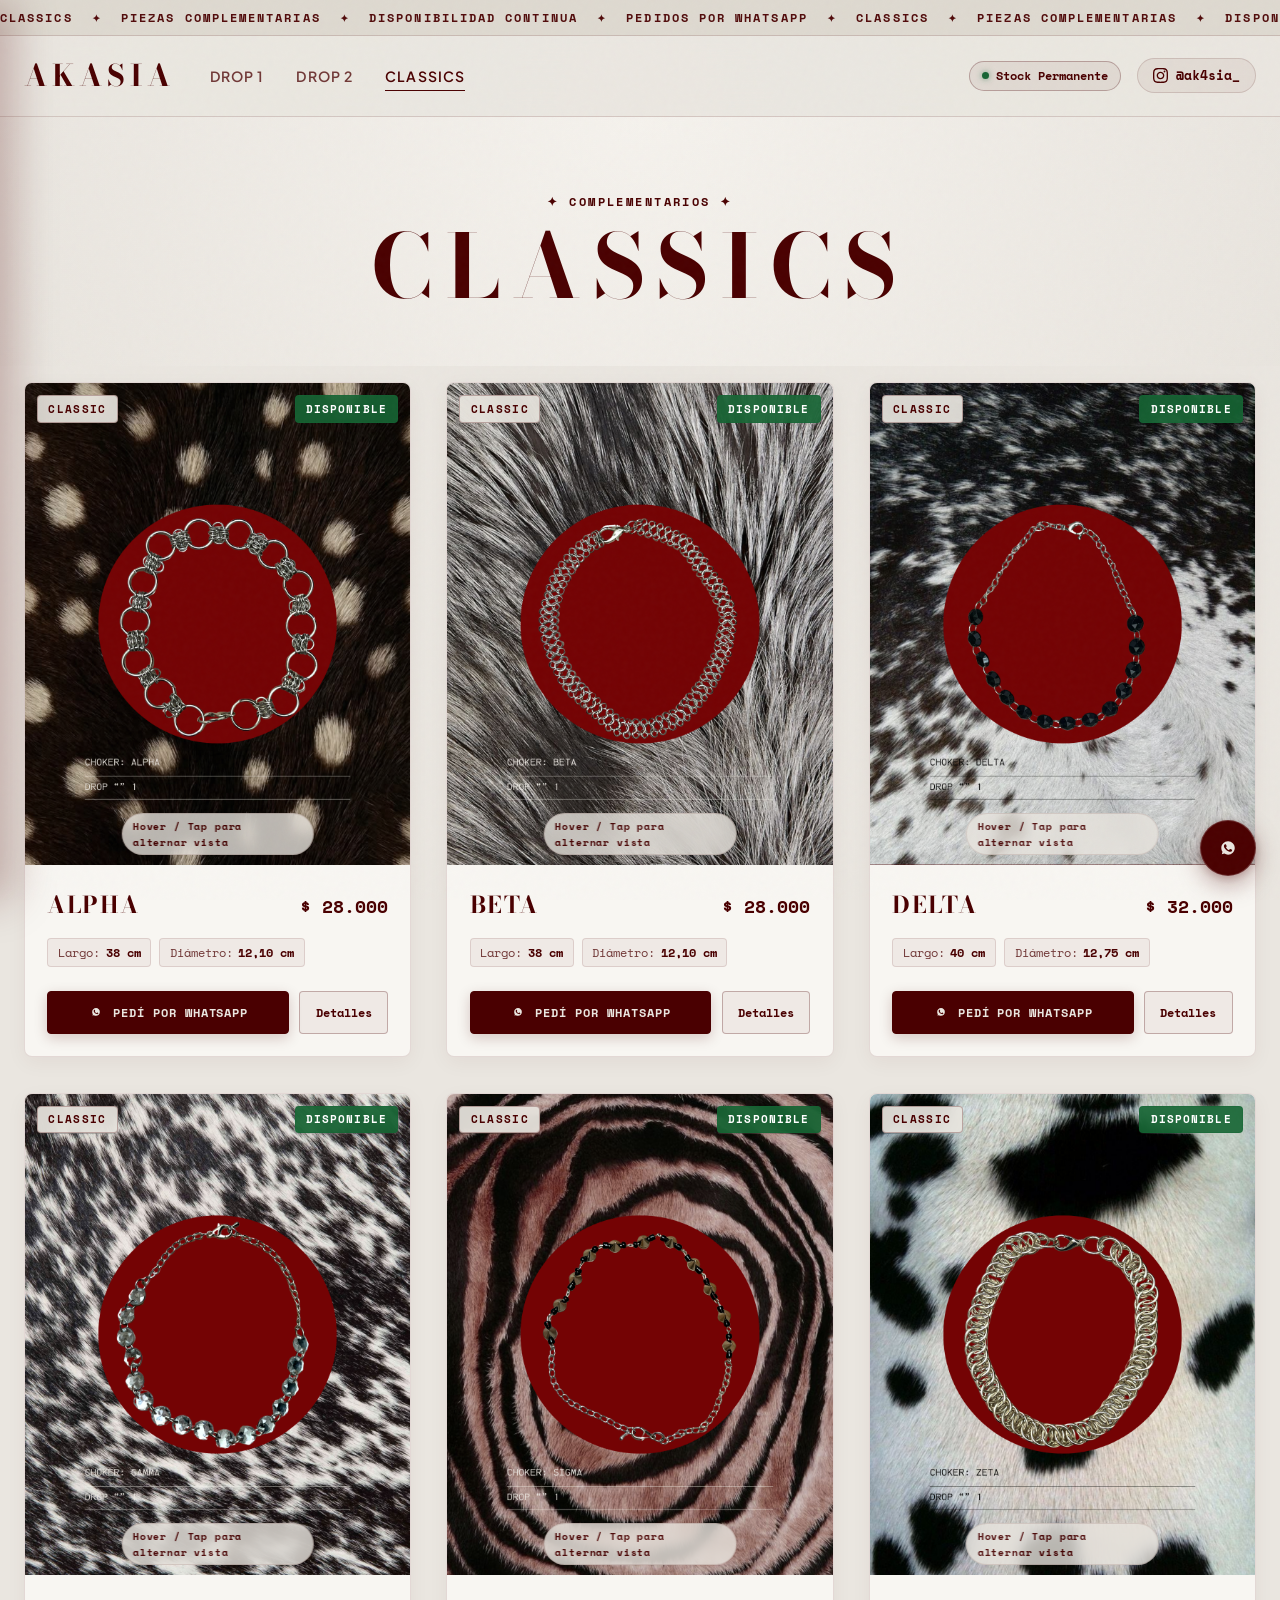
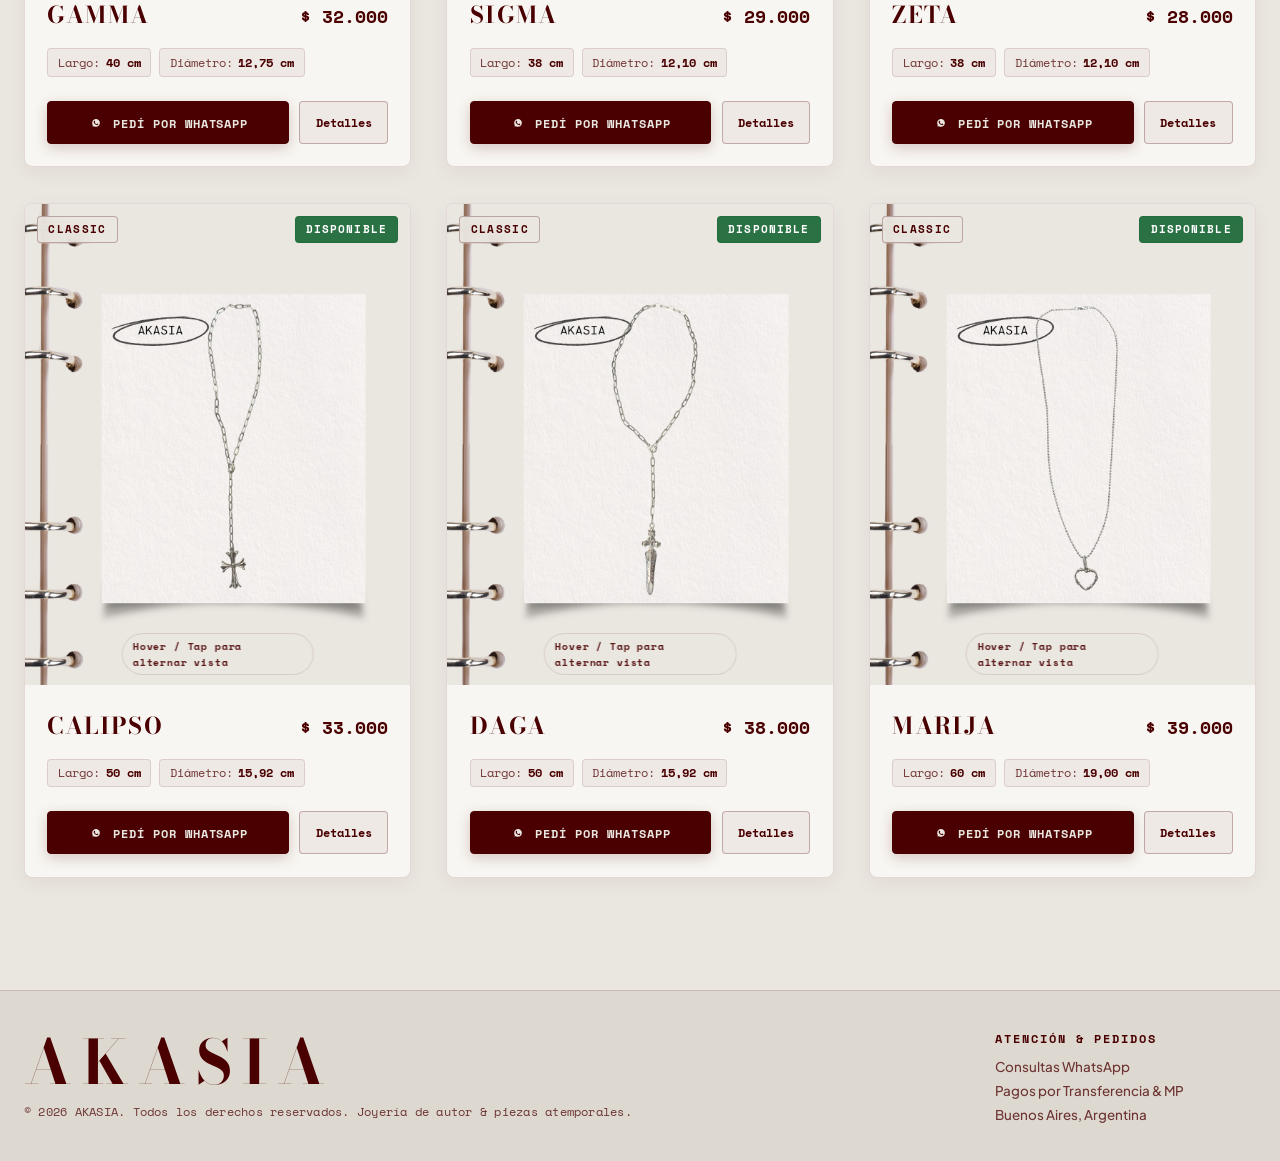
==== commit c3f2c563: "Add files via upload" ====
--- a/clasicos.html
+++ b/clasicos.html
@@ -69,14 +69,20 @@
   <!-- Site Navigation Header -->
   <header class="site-header" id="siteHeader">
     <div class="container nav-content">
+      <!-- Mobile Menu Toggle Button (Solo visible en móviles) -->
+      <button class="mobile-menu-toggle" id="mobileMenuToggle" aria-label="Abrir menú de navegación" aria-expanded="false">
+        <span class="hamburger-line"></span>
+        <span class="hamburger-line"></span>
+      </button>
+
       <!-- Nav Left: Brand & Links grouped together -->
       <div class="nav-left">
         <a href="index.html" class="brand-link" title="Inicio Akasia">
           <span class="brand-title">AKASIA</span>
         </a>
 
-        <!-- Navigation Links -->
-        <nav aria-label="Navegación principal">
+        <!-- Navigation Links (Escritorio) -->
+        <nav aria-label="Navegación principal" class="desktop-nav">
           <ul class="nav-links">
             <li class="nav-item"><a href="drop-1.html">Drop 1</a></li>
             <li class="nav-item"><a href="drop-2.html">Drop 2</a></li>
@@ -89,7 +95,7 @@
       <div class="nav-actions">
         <!-- Stock Permanente Counter/Badge -->
         <div class="badge-counter" id="clasicosCounter" title="Línea permanente y complementaria">
-          <span class="dot"></span> Stock Permanente
+          <span class="dot"></span> <span class="counter-label">Stock Permanente</span>
         </div>
 
         <!-- Instagram Profile Link -->
@@ -104,6 +110,68 @@
       </div>
     </div>
   </header>
+
+  <!-- Mobile Navigation Drawer Overlay & Panel -->
+  <div class="mobile-nav-backdrop" id="mobileNavBackdrop"></div>
+  <aside class="mobile-nav-drawer" id="mobileNavDrawer" aria-label="Menú de navegación móvil">
+    <div class="mobile-nav-header">
+      <span class="mobile-nav-brand">AKASIA</span>
+      <button class="mobile-nav-close" id="mobileNavClose" aria-label="Cerrar menú">
+        <svg width="20" height="20" viewBox="0 0 24 24" fill="none" stroke="currentColor" stroke-width="2">
+          <path d="M18 6L6 18M6 6l12 12" />
+        </svg>
+      </button>
+    </div>
+
+    <div class="mobile-nav-body">
+      <ul class="mobile-nav-links">
+        <li>
+          <a href="index.html" class="mobile-nav-link">
+            <span class="link-num">00</span>
+            <span class="link-text">Inicio</span>
+          </a>
+        </li>
+        <li>
+          <a href="drop-1.html" class="mobile-nav-link">
+            <span class="link-num">01</span>
+            <span class="link-text">Drop 1</span>
+            <span class="mobile-link-badge available">1 of 1</span>
+          </a>
+        </li>
+        <li>
+          <a href="drop-2.html" class="mobile-nav-link">
+            <span class="link-num">02</span>
+            <span class="link-text">Drop 2</span>
+            <span class="mobile-link-badge soon">Coming Soon</span>
+          </a>
+        </li>
+        <li>
+          <a href="clasicos.html" class="mobile-nav-link active">
+            <span class="link-num">03</span>
+            <span class="link-text">Classics</span>
+            <span class="mobile-link-badge classic">Permanente</span>
+          </a>
+        </li>
+      </ul>
+    </div>
+
+    <div class="mobile-nav-footer">
+      <a href="#" class="btn-mobile-wa" id="mobileDrawerWaLink" target="_blank" rel="noopener noreferrer">
+        <svg width="18" height="18" viewBox="0 0 24 24" fill="currentColor">
+          <path d="M12.031 6.172c-3.181 0-5.767 2.586-5.768 5.766-.001 1.298.38 2.27 1.019 3.287l-.582 2.128 2.182-.573c.978.58 1.911.928 3.145.929 3.178 0 5.767-2.587 5.768-5.766.001-3.187-2.575-5.77-5.764-5.771zm3.392 8.244c-.144.405-.837.774-1.17.824-.299.045-.677.063-1.092-.069-.252-.08-.575-.187-.988-.365-1.739-.751-2.874-2.502-2.961-2.617-.087-.116-.708-.94-.708-1.793s.448-1.273.607-1.446c.159-.173.346-.217.462-.217l.332.006c.106.005.249-.04.39.298.144.347.491 1.2.534 1.287.043.087.072.188.014.304-.058.116-.087.188-.173.289l-.26.304c-.087.086-.177.18-.076.354.101.174.449.741.964 1.201.662.591 1.221.774 1.394.86s.275.072.376-.044c.101-.116.433-.506.549-.68.116-.174.231-.145.39-.087s1.011.477 1.184.564.289.13.332.203c.043.072.043.419-.101.824z" />
+        </svg>
+        <span>Atención por WhatsApp</span>
+      </a>
+      <div class="mobile-nav-social">
+        <a href="https://www.instagram.com/ak4sia_/" target="_blank" rel="noopener noreferrer" class="mobile-nav-ig">
+          <svg width="16" height="16" viewBox="0 0 24 24" fill="currentColor">
+            <path d="M12 2.163c3.204 0 3.584.012 4.85.07 3.252.148 4.771 1.691 4.919 4.919.058 1.265.069 1.645.069 4.849 0 3.205-.012 3.584-.069 4.849-.149 3.225-1.664 4.771-4.919 4.919-1.266.058-1.644.07-4.85.07-3.204 0-3.584-.012-4.849-.07-3.26-.149-4.771-1.699-4.919-4.92-.058-1.265-.07-1.644-.07-4.849 0-3.204.013-3.583.07-4.849.149-3.227 1.664-4.771 4.919-4.919 1.266-.057 1.645-.069 4.849-.069zm0-2.163c-3.259 0-3.667.014-4.947.072-4.358.2-6.78 2.618-6.98 6.98-.059 1.281-.073 1.689-.073 4.948 0 3.259.014 3.668.072 4.948.2 4.358 2.618 6.78 6.98 6.98 1.281.058 1.689.072 4.948.072 3.259 0 3.668-.014 4.948-.072 4.354-.2 6.782-2.618 6.979-6.98.059-1.28.073-1.689.073-4.948 0-3.259-.014-3.667-.072-4.947-.196-4.354-2.617-6.78-6.979-6.98-1.281-.059-1.69-.073-4.949-.073zm0 5.838c-3.403 0-6.162 2.759-6.162 6.162s2.759 6.163 6.162 6.163 6.162-2.759 6.162-6.163c0-3.403-2.759-6.162-6.162-6.162zm0 10.162c-2.209 0-4-1.79-4-4 0-2.209 1.791-4 4-4s4 1.791 4 4c0 2.21-1.791 4-4 4zm6.406-11.845c-.796 0-1.441.645-1.441 1.44s.645 1.44 1.441 1.44c.795 0 1.439-.645 1.439-1.44s-.644-1.44-1.439-1.44z" />
+          </svg>
+          <span>@ak4sia_</span>
+        </a>
+      </div>
+    </div>
+  </aside>
 
   <!-- Clásicos Hero Editorial Header -->
   <section class="drop-hero-header">
--- a/styles/main.css
+++ b/styles/main.css
@@ -75,6 +75,7 @@
   font-family: var(--font-sans);
   text-rendering: optimizeLegibility;
   -webkit-font-smoothing: antialiased;
+  overflow-x: hidden;
 }
 
 body {
@@ -84,6 +85,13 @@
   color: var(--text-primary);
   overflow-x: hidden;
   position: relative;
+  width: 100%;
+}
+
+@supports (overflow: clip) {
+  html, body {
+    overflow-x: clip;
+  }
 }
 
 /* Film Grain Texture Overlay */
@@ -105,6 +113,13 @@
   margin-right: auto;
   padding-left: 1.5rem;
   padding-right: 1.5rem;
+}
+
+@media (max-width: 640px) {
+  .container {
+    padding-left: 1.1rem;
+    padding-right: 1.1rem;
+  }
 }
 
 /* Links & Typography */
@@ -342,6 +357,250 @@
   color: var(--ivory);
   border-color: var(--oxblood);
   transform: translateY(-1px);
+}
+
+/* Mobile Menu Toggle Button (oculto en desktop) */
+.mobile-menu-toggle {
+  display: none;
+  width: 40px;
+  height: 40px;
+  padding: 0;
+  background: rgba(74, 0, 1, 0.04);
+  border: 1px solid var(--surface-glass-border);
+  border-radius: var(--radius-sm);
+  flex-direction: column;
+  justify-content: center;
+  align-items: center;
+  gap: 5px;
+  cursor: pointer;
+  color: var(--text-primary);
+  transition: all var(--transition-fast);
+  flex-shrink: 0;
+}
+
+.mobile-menu-toggle:hover {
+  background: rgba(74, 0, 1, 0.08);
+  border-color: var(--surface-border-strong);
+}
+
+.mobile-menu-toggle .hamburger-line {
+  display: block;
+  width: 19px;
+  height: 2px;
+  background-color: var(--text-primary);
+  border-radius: 1px;
+  transition: transform var(--transition-fast), opacity var(--transition-fast);
+}
+
+/* Estado activo del botón hamburguesa */
+.mobile-menu-toggle.is-active .hamburger-line:nth-child(1) {
+  transform: translateY(3.5px) rotate(45deg);
+}
+
+.mobile-menu-toggle.is-active .hamburger-line:nth-child(2) {
+  transform: translateY(-3.5px) rotate(-45deg);
+}
+
+/* ==========================================================================
+   MOBILE NAVIGATION DRAWER (OFF-CANVAS EDITORIAL)
+   ========================================================================== */
+.mobile-nav-backdrop {
+  position: fixed;
+  inset: 0;
+  background: rgba(40, 5, 8, 0.55);
+  backdrop-filter: blur(8px);
+  -webkit-backdrop-filter: blur(8px);
+  z-index: 1100;
+  opacity: 0;
+  pointer-events: none;
+  transition: opacity 0.3s var(--ease-out);
+}
+
+.mobile-nav-backdrop.is-open {
+  opacity: 1;
+  pointer-events: auto;
+}
+
+.mobile-nav-drawer {
+  position: fixed;
+  top: 0;
+  left: 0;
+  bottom: 0;
+  width: min(84vw, 340px);
+  background: #eae6e0;
+  border-right: 1px solid var(--surface-glass-border);
+  z-index: 1200;
+  display: flex;
+  flex-direction: column;
+  box-shadow: 14px 0 40px rgba(74, 0, 1, 0.25);
+  transform: translateX(-100%);
+  transition: transform 0.35s cubic-bezier(0.16, 1, 0.3, 1);
+  overflow-y: auto;
+}
+
+.mobile-nav-drawer.is-open {
+  transform: translateX(0);
+}
+
+.mobile-nav-header {
+  display: flex;
+  align-items: center;
+  justify-content: space-between;
+  padding: 1.3rem 1.5rem;
+  border-bottom: 1px solid var(--surface-glass-border);
+  background: #e4dfd8;
+}
+
+.mobile-nav-brand {
+  font-family: var(--font-serif);
+  font-size: 1.55rem;
+  font-weight: 700;
+  letter-spacing: 0.16em;
+  color: var(--text-primary);
+  text-transform: uppercase;
+}
+
+.mobile-nav-close {
+  width: 36px;
+  height: 36px;
+  border-radius: 50%;
+  display: flex;
+  align-items: center;
+  justify-content: center;
+  background: rgba(74, 0, 1, 0.05);
+  border: 1px solid var(--surface-glass-border);
+  color: var(--text-primary);
+  cursor: pointer;
+  transition: all var(--transition-fast);
+}
+
+.mobile-nav-close:hover {
+  background: var(--oxblood);
+  color: var(--ivory);
+}
+
+.mobile-nav-body {
+  flex: 1;
+  padding: 2rem 1.5rem;
+}
+
+.mobile-nav-links {
+  list-style: none;
+  display: flex;
+  flex-direction: column;
+  gap: 1.1rem;
+}
+
+.mobile-nav-link {
+  display: flex;
+  align-items: center;
+  gap: 0.8rem;
+  font-family: var(--font-serif);
+  font-size: 1.45rem;
+  font-weight: 600;
+  letter-spacing: 0.06em;
+  color: var(--text-primary);
+  text-transform: uppercase;
+  padding: 0.45rem 0;
+  border-bottom: 1px solid rgba(74, 0, 1, 0.07);
+  transition: all var(--transition-fast);
+}
+
+.mobile-nav-link .link-num {
+  font-family: var(--font-mono);
+  font-size: 0.7rem;
+  color: var(--text-muted);
+  letter-spacing: 0.1em;
+  font-weight: 700;
+}
+
+.mobile-nav-link .link-text {
+  flex: 1;
+}
+
+.mobile-link-badge {
+  font-family: var(--font-mono);
+  font-size: 0.62rem;
+  font-weight: 700;
+  letter-spacing: 0.08em;
+  padding: 0.22rem 0.55rem;
+  border-radius: var(--radius-full);
+  text-transform: uppercase;
+}
+
+.mobile-link-badge.available {
+  background: rgba(22, 101, 52, 0.14);
+  color: var(--available-emerald);
+  border: 1px solid rgba(22, 101, 52, 0.3);
+}
+
+.mobile-link-badge.soon {
+  background: rgba(74, 0, 1, 0.1);
+  color: var(--text-secondary);
+  border: 1px solid var(--surface-glass-border);
+}
+
+.mobile-link-badge.classic {
+  background: rgba(74, 0, 1, 0.06);
+  color: var(--text-primary);
+  border: 1px solid var(--surface-glass-border);
+}
+
+.mobile-nav-link:hover,
+.mobile-nav-link.active {
+  color: var(--garnet);
+  padding-left: 6px;
+}
+
+.mobile-nav-footer {
+  padding: 1.5rem;
+  border-top: 1px solid var(--surface-glass-border);
+  display: flex;
+  flex-direction: column;
+  gap: 0.85rem;
+  background: #dfd9d0;
+}
+
+.btn-mobile-wa {
+  display: flex;
+  align-items: center;
+  justify-content: center;
+  gap: 0.6rem;
+  padding: 0.85rem 1rem;
+  background: var(--oxblood);
+  color: var(--ivory);
+  font-family: var(--font-mono);
+  font-size: 0.76rem;
+  font-weight: 700;
+  letter-spacing: 0.08em;
+  text-transform: uppercase;
+  border-radius: var(--radius-sm);
+  transition: all var(--transition-fast);
+}
+
+.btn-mobile-wa:hover {
+  background: var(--garnet);
+  color: #ffffff;
+}
+
+.mobile-nav-social {
+  display: flex;
+  justify-content: center;
+}
+
+.mobile-nav-ig {
+  display: inline-flex;
+  align-items: center;
+  gap: 0.5rem;
+  font-family: var(--font-mono);
+  font-size: 0.74rem;
+  color: var(--text-primary);
+  font-weight: 700;
+  transition: color var(--transition-fast);
+}
+
+.mobile-nav-ig:hover {
+  color: var(--garnet);
 }
 
 /* ==========================================================================
@@ -713,24 +972,97 @@
 
 @media (max-width: 768px) {
   :root {
-    --header-height: 70px;
+    --header-height: 64px;
+  }
+
+  .mobile-menu-toggle {
+    display: flex;
+  }
+
+  .desktop-nav {
+    display: none !important;
+  }
+
+  .nav-content {
+    gap: 0.6rem;
   }
 
   .nav-left {
-    gap: 1.25rem;
+    gap: 0.6rem;
   }
 
   .brand-title {
-    font-size: 1.55rem;
-  }
-
-  .nav-item a {
+    font-size: 1.35rem;
+    letter-spacing: 0.1em;
+  }
+
+  .badge-counter {
+    font-size: 0.68rem;
+    padding: 0.3rem 0.55rem;
+    gap: 0.35rem;
+    white-space: nowrap;
+  }
+
+  .badge-counter .dot {
+    width: 6px;
+    height: 6px;
+  }
+
+  /* Ocultar texto en móvil para mantener header limpio y sin desbordes */
+  .btn-ig span {
+    display: none !important;
+  }
+
+  .btn-ig {
+    padding: 0.42rem 0.55rem;
+  }
+
+  /* Altura armónica para fotos verticales 4:5 de Akasia en móvil */
+  .hero-carousel-container {
+    height: clamp(460px, 68vh, 580px);
+  }
+
+  /* En pantallas táctiles priorizamos el swipe gestual nativo */
+  .carousel-btn {
+    display: none !important;
+  }
+
+  .carousel-dots {
+    bottom: 12px;
+  }
+
+  .hero-clean {
+    padding-bottom: 2.2rem;
+    gap: 1.2rem;
+  }
+
+  .btn-discover-drop {
+    padding: 0.85rem 1.8rem;
     font-size: 0.8rem;
-    letter-spacing: 0.06em;
-  }
-
-  .hero-section {
-    padding: 3rem 0 3rem;
+    letter-spacing: 0.1em;
+  }
+
+  .social-section {
+    padding: 3.5rem 0;
+  }
+
+  .social-clean-card {
+    padding: 2.5rem 1.4rem;
+  }
+
+  .social-title {
+    font-size: clamp(1.8rem, 6vw, 2.3rem);
+    letter-spacing: 0.08em;
+  }
+
+  .social-subtitle {
+    font-size: 0.95rem;
+    margin-bottom: 1.6rem;
+  }
+
+  .btn-instagram-profile {
+    padding: 0.9rem 1.8rem;
+    font-size: 0.82rem;
   }
 
   .footer-content {
@@ -738,20 +1070,39 @@
     align-items: flex-start;
     gap: 1.8rem;
   }
-}
-
-@media (max-width: 520px) {
+
+  .footer-col {
+    margin-right: 0;
+  }
+}
+
+@media (max-width: 480px) {
+  :root {
+    --header-height: 58px;
+  }
+
+  .nav-content {
+    gap: 0.4rem;
+  }
+
   .nav-left {
-    gap: 0.85rem;
+    gap: 0.45rem;
   }
 
   .brand-title {
-    font-size: 1.35rem;
+    font-size: 1.2rem;
+    letter-spacing: 0.08em;
   }
 
   .badge-counter {
-    padding: 0.3rem 0.55rem;
-    font-size: 0.7rem;
+    font-size: 0.66rem;
+    padding: 0.28rem 0.48rem;
+    gap: 0.28rem;
+  }
+
+  .badge-counter .dot {
+    width: 6px;
+    height: 6px;
   }
 
   .btn-ig span {
@@ -759,7 +1110,19 @@
   }
 
   .btn-ig {
-    padding: 0.45rem 0.6rem;
-  }
-}
-
+    padding: 0.38rem 0.48rem;
+  }
+
+  .btn-discover-drop {
+    padding: 0.75rem 1.35rem;
+    font-size: 0.74rem;
+  }
+
+  .btn-instagram-profile {
+    padding: 0.8rem 1.4rem;
+    font-size: 0.78rem;
+    width: 100%;
+    justify-content: center;
+  }
+}
+
--- a/styles/components.css
+++ b/styles/components.css
@@ -1324,27 +1324,114 @@
   }
 }
 
+@media (max-width: 768px) {
+  .modal-dialog {
+    max-height: 90vh;
+    overflow-y: auto;
+    margin: 1rem;
+    border-radius: var(--radius-md);
+  }
+
+  .modal-grid {
+    grid-template-columns: 1fr;
+  }
+
+  .modal-main-img-wrap {
+    min-height: 260px;
+    max-height: 380px;
+  }
+
+  .modal-info {
+    padding: 1.4rem 1.2rem;
+    gap: 0.85rem;
+  }
+
+  .modal-title {
+    font-size: 1.65rem;
+  }
+
+  .modal-price {
+    font-size: 1.35rem;
+  }
+}
+
 @media (max-width: 640px) {
   .drops-portal-section {
-    padding: 3rem 0 4.5rem;
+    padding: 2.8rem 0 4rem;
   }
 
   .drop-portal-content {
-    padding: 1.1rem 1.3rem;
+    padding: 1rem 1.2rem;
     gap: 0.75rem;
+    flex-wrap: wrap;
   }
 
   .drop-portal-title {
-    font-size: 1.55rem;
+    font-size: 1.45rem;
   }
 
   .btn-drop-portal {
-    padding: 0.65rem 1rem;
-    font-size: 0.72rem;
+    padding: 0.6rem 0.95rem;
+    font-size: 0.7rem;
+    letter-spacing: 0.06em;
   }
 
   .drop-portal-media {
     aspect-ratio: 16 / 11;
   }
-}
-
+
+  /* Catálogo y Filtros en móvil */
+  .catalog-section {
+    padding: 3.5rem 0 5rem;
+  }
+
+  .section-header {
+    margin-bottom: 2rem;
+  }
+
+  .section-title {
+    font-size: 2.2rem;
+  }
+
+  .catalog-controls {
+    padding: 1rem;
+    gap: 1rem;
+    margin-bottom: 2rem;
+  }
+
+  .search-box {
+    min-width: 100%;
+    width: 100%;
+  }
+
+  .filter-group {
+    width: 100%;
+    justify-content: flex-start;
+    gap: 0.4rem;
+  }
+
+  .filter-btn {
+    font-size: 0.72rem;
+    padding: 0.45rem 0.85rem;
+  }
+
+  .products-grid {
+    grid-template-columns: 1fr;
+    gap: 1.6rem;
+  }
+}
+
+@media (max-width: 420px) {
+  .drop-portal-content {
+    flex-direction: column;
+    align-items: flex-start;
+    gap: 0.75rem;
+  }
+
+  .btn-drop-portal {
+    width: 100%;
+    justify-content: center;
+  }
+}
+
+
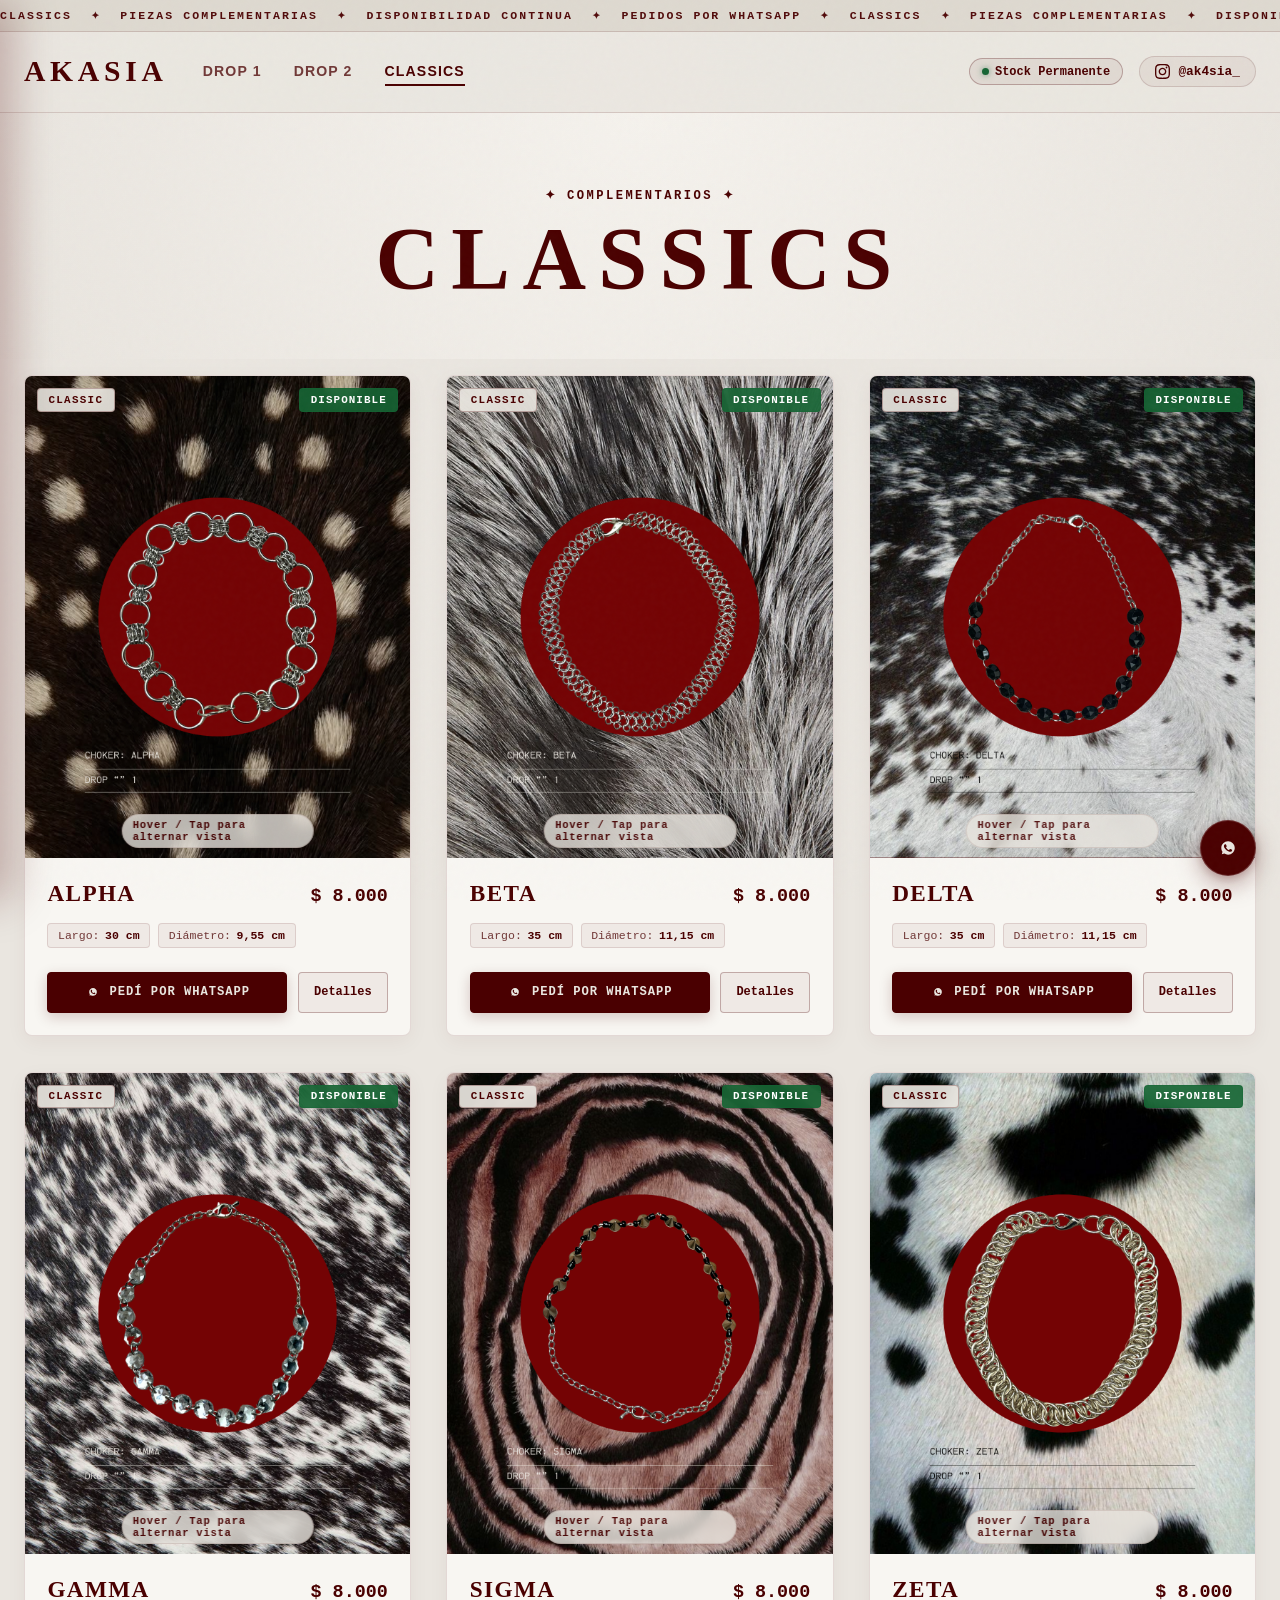
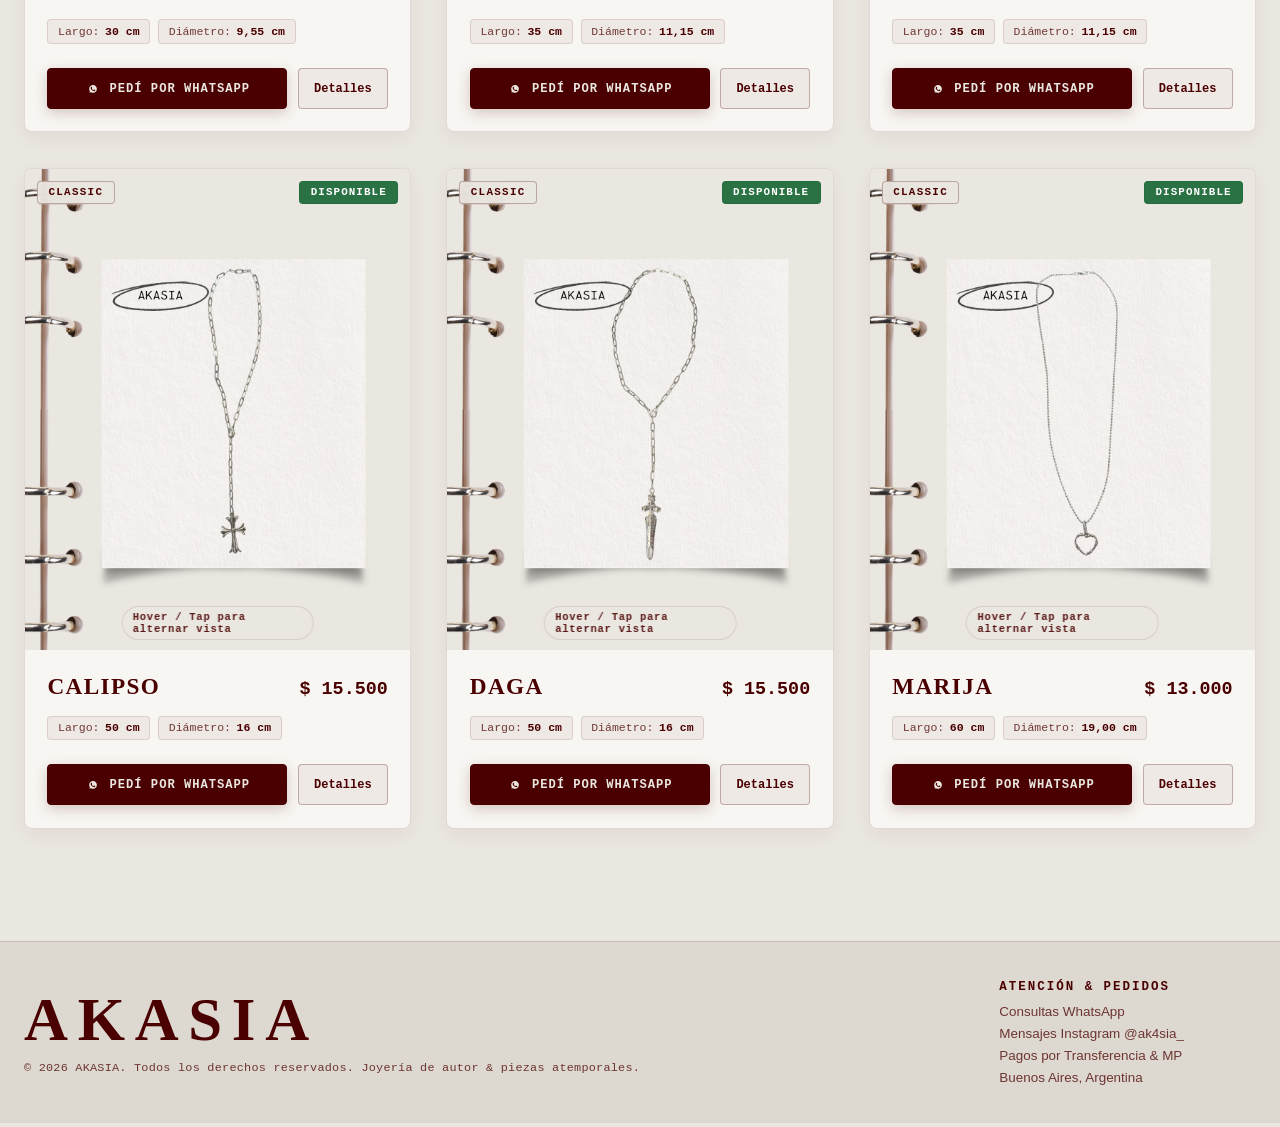
==== commit ca4f2c5c: "Add files via upload" ====
--- a/clasicos.html
+++ b/clasicos.html
@@ -4,10 +4,17 @@
 <head>
   <meta charset="UTF-8">
   <meta name="viewport" content="width=device-width, initial-scale=1.0">
-  <title>AKASIA • CLASSICS </title>
-
+  <title>AKASIA • CLASSICS • Piezas Complementarias</title>
+
+  <!-- Directivas de Seguridad y Privacidad Client-Side -->
+  <meta http-equiv="X-Content-Type-Options" content="nosniff">
+  <meta name="referrer" content="strict-origin-when-cross-origin">
+  <meta http-equiv="Content-Security-Policy" content="default-src 'self'; script-src 'self'; style-src 'self' 'unsafe-inline' https://fonts.googleapis.com; font-src 'self' https://fonts.gstatic.com; img-src 'self' data: https:; connect-src 'self';">
+
+  <!-- SEO & Canónica -->
+  <link rel="canonical" href="https://akasia.com.ar/clasicos.html">
   <meta name="description"
-    content="Línea Clásica de Akasia. Collares complementarios diseñados para superponer con piezas de autor. Disponibilidad permanente y pedidos por WhatsApp.">
+    content="Línea Clásica de Akasia. Collares complementarios diseñados para superponer con piezas de autor. Disponibilidad continua y pedidos directos por WhatsApp.">
   <meta name="keywords"
     content="akasia clasicos, collares complementarios, cadenas de autor, choker clasico, layering collares, joyeria argentina">
   <meta name="author" content="Akasia">
@@ -17,13 +24,30 @@
   <link rel="icon" type="image/x-icon" href="assets/brand/favicon.ico">
   <link rel="apple-touch-icon" href="assets/brand/favicon-192.png">
 
-  <!-- Open Graph / Redes Sociales -->
+  <!-- Open Graph / Previsualizaciones Redes Sociales & WhatsApp -->
+  <meta property="og:site_name" content="AKASIA">
   <meta property="og:type" content="website">
-  <meta property="og:title" content="AKASIA • CLASSICS  • Piezas Complementarias">
+  <meta property="og:title" content="AKASIA • CLASSICS • Piezas Complementarias">
   <meta property="og:description"
-    content="Línea de collares atemporales pensados para combinar y superponer con tus piezas principales de autor.">
-  <meta property="og:image" content="assets/brand/isologo_with_text.png">
-  <meta property="og:url" content="https://www.instagram.com/ak4sia_/">
+    content="Línea de collares atemporales diseñados para combinar y superponer con tus piezas principales de autor.">
+  <meta property="og:url" content="https://akasia.com.ar/clasicos.html">
+  <meta property="og:image" content="https://akasia.com.ar/assets/brand/isologo_with_text.png">
+  <meta property="og:image:secure_url" content="https://akasia.com.ar/assets/brand/isologo_with_text.png">
+  <meta property="og:image:type" content="image/png">
+  <meta property="og:image:width" content="1200">
+  <meta property="og:image:height" content="630">
+  <meta property="og:image:alt" content="AKASIA Classics - Línea Complementaria">
+
+  <!-- Twitter / X Cards -->
+  <meta name="twitter:card" content="summary_large_image">
+  <meta name="twitter:title" content="AKASIA • CLASSICS • Piezas Complementarias">
+  <meta name="twitter:description"
+    content="Línea de collares atemporales diseñados para combinar y superponer con tus piezas principales de autor.">
+  <meta name="twitter:image" content="https://akasia.com.ar/assets/brand/isologo_with_text.png">
+
+  <!-- Optimización de Carga de Tipografías -->
+  <link rel="preconnect" href="https://fonts.googleapis.com">
+  <link rel="preconnect" href="https://fonts.gstatic.com" crossorigin>
 
   <!-- Stylesheets -->
   <link rel="stylesheet" href="styles/main.css">
@@ -69,14 +93,14 @@
   <!-- Site Navigation Header -->
   <header class="site-header" id="siteHeader">
     <div class="container nav-content">
-      <!-- Mobile Menu Toggle Button (Solo visible en móviles) -->
-      <button class="mobile-menu-toggle" id="mobileMenuToggle" aria-label="Abrir menú de navegación" aria-expanded="false">
-        <span class="hamburger-line"></span>
-        <span class="hamburger-line"></span>
-      </button>
-
       <!-- Nav Left: Brand & Links grouped together -->
       <div class="nav-left">
+        <!-- Mobile Menu Toggle Button (Solo visible en móviles) -->
+        <button class="mobile-menu-toggle" id="mobileMenuToggle" aria-label="Abrir menú de navegación" aria-expanded="false">
+          <span class="hamburger-line"></span>
+          <span class="hamburger-line"></span>
+        </button>
+
         <a href="index.html" class="brand-link" title="Inicio Akasia">
           <span class="brand-title">AKASIA</span>
         </a>
@@ -267,6 +291,7 @@
         <h4>Atención & Pedidos</h4>
         <ul>
           <li><a href="#" id="footerWaLink" target="_blank" rel="noopener noreferrer">Consultas WhatsApp</a></li>
+          <li><a href="https://www.instagram.com/ak4sia_/" target="_blank" rel="noopener noreferrer">Mensajes Instagram @ak4sia_</a></li>
           <li><span>Pagos por Transferencia & MP</span></li>
           <li><span>Buenos Aires, Argentina</span></li>
         </ul>
--- a/styles/main.css
+++ b/styles/main.css
@@ -153,6 +153,9 @@
   position: relative;
   z-index: 100;
   user-select: none;
+  width: 100%;
+  max-width: 100vw;
+  contain: paint;
 }
 
 .ticker-track {
@@ -321,6 +324,9 @@
   align-items: center;
   gap: 0.4rem;
   font-weight: 700;
+  white-space: nowrap;
+  flex-shrink: 0;
+  transition: all var(--transition-fast);
 }
 
 .badge-counter .dot {
@@ -330,6 +336,18 @@
   border-radius: 50%;
   box-shadow: 0 0 6px rgba(22, 101, 52, 0.6);
   animation: pulse 2s infinite;
+  flex-shrink: 0;
+}
+
+.badge-counter.is-sold {
+  background: var(--sold-badge-bg);
+  border-color: rgba(74, 0, 1, 0.28);
+  color: var(--sold-badge-text);
+}
+
+.badge-counter.is-sold .dot {
+  background: var(--oxblood);
+  box-shadow: 0 0 6px rgba(74, 0, 1, 0.4);
 }
 
 @keyframes pulse {
@@ -376,6 +394,8 @@
   color: var(--text-primary);
   transition: all var(--transition-fast);
   flex-shrink: 0;
+  touch-action: manipulation;
+  -webkit-tap-highlight-color: transparent;
 }
 
 .mobile-menu-toggle:hover {
@@ -436,6 +456,7 @@
   transform: translateX(-100%);
   transition: transform 0.35s cubic-bezier(0.16, 1, 0.3, 1);
   overflow-y: auto;
+  -webkit-overflow-scrolling: touch;
 }
 
 .mobile-nav-drawer.is-open {
@@ -472,6 +493,8 @@
   color: var(--text-primary);
   cursor: pointer;
   transition: all var(--transition-fast);
+  touch-action: manipulation;
+  -webkit-tap-highlight-color: transparent;
 }
 
 .mobile-nav-close:hover {
@@ -504,6 +527,8 @@
   padding: 0.45rem 0;
   border-bottom: 1px solid rgba(74, 0, 1, 0.07);
   transition: all var(--transition-fast);
+  touch-action: manipulation;
+  -webkit-tap-highlight-color: transparent;
 }
 
 .mobile-nav-link .link-num {
@@ -996,6 +1021,11 @@
     letter-spacing: 0.1em;
   }
 
+  .nav-actions {
+    margin-left: auto;
+    flex-shrink: 0;
+  }
+
   .badge-counter {
     font-size: 0.68rem;
     padding: 0.3rem 0.55rem;
@@ -1047,12 +1077,13 @@
   }
 
   .social-clean-card {
-    padding: 2.5rem 1.4rem;
+    padding: 2.2rem 1.2rem;
   }
 
   .social-title {
-    font-size: clamp(1.8rem, 6vw, 2.3rem);
-    letter-spacing: 0.08em;
+    font-size: clamp(1.45rem, 5vw, 1.9rem);
+    letter-spacing: 0.06em;
+    word-break: break-word;
   }
 
   .social-subtitle {
@@ -1076,7 +1107,7 @@
   }
 }
 
-@media (max-width: 480px) {
+@media (max-width: 520px) {
   :root {
     --header-height: 58px;
   }
@@ -1090,14 +1121,18 @@
   }
 
   .brand-title {
-    font-size: 1.2rem;
+    font-size: 1.25rem;
     letter-spacing: 0.08em;
   }
 
+  .nav-actions {
+    gap: 0.4rem;
+  }
+
   .badge-counter {
-    font-size: 0.66rem;
-    padding: 0.28rem 0.48rem;
-    gap: 0.28rem;
+    font-size: 0.72rem;
+    padding: 0.3rem 0.55rem;
+    gap: 0.35rem;
   }
 
   .badge-counter .dot {
--- a/styles/components.css
+++ b/styles/components.css
@@ -1390,7 +1390,8 @@
   }
 
   .section-title {
-    font-size: 2.2rem;
+    font-size: clamp(1.6rem, 5.5vw, 2rem);
+    letter-spacing: 0.05em;
   }
 
   .catalog-controls {
@@ -1421,17 +1422,24 @@
   }
 }
 
-@media (max-width: 420px) {
+@media (max-width: 480px) {
   .drop-portal-content {
     flex-direction: column;
-    align-items: flex-start;
+    align-items: stretch;
     gap: 0.75rem;
+  }
+
+  .drop-portal-title {
+    font-size: 1.4rem;
   }
 
   .btn-drop-portal {
     width: 100%;
     justify-content: center;
-  }
-}
-
-
+    padding: 0.75rem 1rem;
+    font-size: 0.75rem;
+  }
+}
+
+
+
